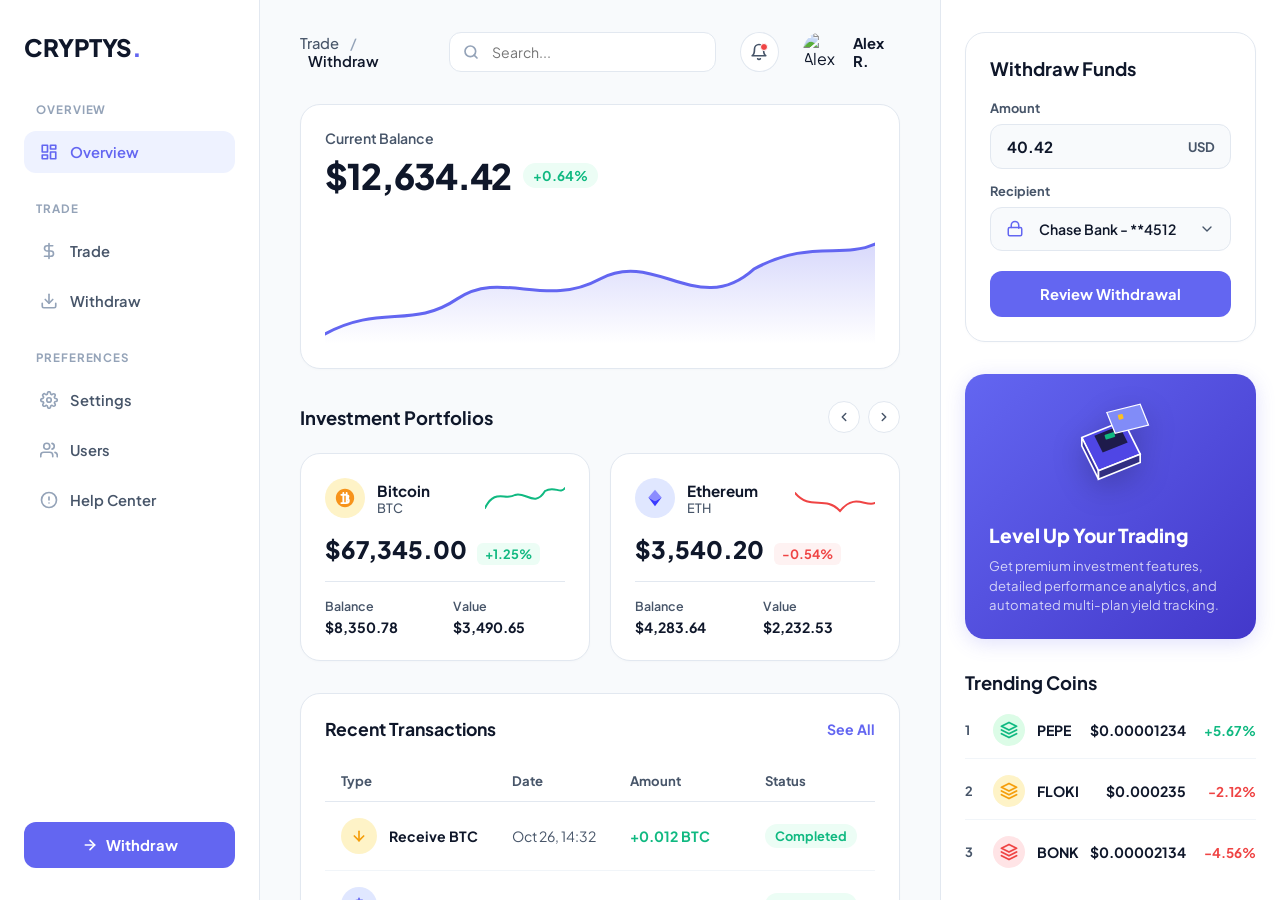
==== client/dashboard.html @ c615217d "refactor: migrate client-side assets and dashboard structure to dedicated directory" ====
<!DOCTYPE html>
<html lang="en">
<head>
  <meta charset="UTF-8">
  <meta name="viewport" content="width=device-width, initial-scale=1.0">
  <meta name="description" content="Manage your CRYPTYS portfolio, track earnings, select high-yield investment plans, and withdraw your funds instantly.">
  <title>CRYPTYS | Portfolio Dashboard</title>
  <!-- Google Fonts: Plus Jakarta Sans -->
  <link rel="preconnect" href="https://fonts.googleapis.com">
  <link rel="preconnect" href="https://fonts.gstatic.com" crossorigin>
  <link href="https://fonts.googleapis.com/css2?family=Plus+Jakarta+Sans:wght@400;500;600;700;800&display=swap" rel="stylesheet">
  <link rel="stylesheet" href="dashboard.css">
</head>
<body>

  <div class="dashboard-layout" id="dashboard-main-grid">
    
    <!-- ==========================================
         1. Left Sidebar
         ========================================== -->
    <aside class="sidebar" id="sidebar-panel">
      <div class="sidebar-logo">CRYPTYS<span>.</span></div>
      
      <nav class="sidebar-menu">
        <!-- Overview Group -->
        <div class="menu-category">
          <div class="menu-cat-title">Overview</div>
          <a href="#" class="menu-item active" id="menu-overview">
            <svg width="18" height="18" viewBox="0 0 24 24" fill="none" stroke="currentColor" stroke-width="2.2" stroke-linecap="round" stroke-linejoin="round">
              <rect x="3" y="3" width="7" height="9"/>
              <rect x="14" y="3" width="7" height="5"/>
              <rect x="14" y="12" width="7" height="9"/>
              <rect x="3" y="16" width="7" height="5"/>
            </svg>
            <span>Overview</span>
          </a>
        </div>
        
        <!-- Trade Group -->
        <div class="menu-category">
          <div class="menu-cat-title">Trade</div>
          <a href="#" class="menu-item" id="menu-trade">
            <svg width="18" height="18" viewBox="0 0 24 24" fill="none" stroke="currentColor" stroke-width="2.2" stroke-linecap="round" stroke-linejoin="round">
              <path d="M12 2v20M17 5H9.5a3.5 3.5 0 0 0 0 7h5a3.5 3.5 0 0 1 0 7H6"/>
            </svg>
            <span>Trade</span>
          </a>
          <a href="#" class="menu-item" id="menu-withdraw">
            <svg width="18" height="18" viewBox="0 0 24 24" fill="none" stroke="currentColor" stroke-width="2.2" stroke-linecap="round" stroke-linejoin="round">
              <path d="M21 15v4a2 2 0 0 1-2 2H5a2 2 0 0 1-2-2v-4"/>
              <polyline points="7 10 12 15 17 10"/>
              <line x1="12" y1="15" x2="12" y2="3"/>
            </svg>
            <span>Withdraw</span>
          </a>
        </div>
        
        <!-- Preferences Group -->
        <div class="menu-category">
          <div class="menu-cat-title">Preferences</div>
          <a href="#" class="menu-item" id="menu-settings">
            <svg width="18" height="18" viewBox="0 0 24 24" fill="none" stroke="currentColor" stroke-width="2.2" stroke-linecap="round" stroke-linejoin="round">
              <circle cx="12" cy="12" r="3"/>
              <path d="M19.4 15a1.65 1.65 0 0 0 .33 1.82l.06.06a2 2 0 1 1-2.83 2.83l-.06-.06a1.65 1.65 0 0 0-1.82-.33 1.65 1.65 0 0 0-1 1.51V21a2 2 0 0 1-4 0v-.09A1.65 1.65 0 0 0 9 19.4a1.65 1.65 0 0 0-1.82.33l-.06.06a2 2 0 1 1-2.83-2.83l.06-.06a1.65 1.65 0 0 0 .33-1.82 1.65 1.65 0 0 0-1.51-1H3a2 2 0 0 1 0-4h.09A1.65 1.65 0 0 0 4.6 9a1.65 1.65 0 0 0-.33-1.82l-.06-.06a2 2 0 1 1 2.83-2.83l.06.06a1.65 1.65 0 0 0 1.82.33H9a1.65 1.65 0 0 0 1-1.51V3a2 2 0 0 1 4 0v.09a1.65 1.65 0 0 0 1 1.51 1.65 1.65 0 0 0 1.82-.33l.06-.06a2 2 0 1 1 2.83 2.83l-.06.06a1.65 1.65 0 0 0-.33 1.82V9a1.65 1.65 0 0 0 1.51 1H21a2 2 0 0 1 0 4h-.09a1.65 1.65 0 0 0-1.51 1z"/>
            </svg>
            <span>Settings</span>
          </a>
          <a href="#" class="menu-item" id="menu-users">
            <svg width="18" height="18" viewBox="0 0 24 24" fill="none" stroke="currentColor" stroke-width="2.2" stroke-linecap="round" stroke-linejoin="round">
              <path d="M17 21v-2a4 4 0 0 0-4-4H5a4 4 0 0 0-4 4v2"/>
              <circle cx="9" cy="7" r="4"/>
              <path d="M23 21v-2a4 4 0 0 0-3-3.87"/>
              <path d="M16 3.13a4 4 0 0 1 0 7.75"/>
            </svg>
            <span>Users</span>
          </a>
          <a href="#" class="menu-item" id="menu-config">
            <svg width="18" height="18" viewBox="0 0 24 24" fill="none" stroke="currentColor" stroke-width="2.2" stroke-linecap="round" stroke-linejoin="round">
              <circle cx="12" cy="12" r="10"/>
              <line x1="12" y1="8" x2="12" y2="12"/>
              <line x1="12" y1="16" x2="12.01" y2="16"/>
            </svg>
            <span>Help Center</span>
          </a>
        </div>
      </nav>
      
      <div class="sidebar-footer">
        <button class="sidebar-btn-withdraw" onclick="alert('Withdraw request initiated.');">
          <svg width="16" height="16" viewBox="0 0 24 24" fill="none" stroke="currentColor" stroke-width="2.5" stroke-linecap="round" stroke-linejoin="round">
            <line x1="5" y1="12" x2="19" y2="12"/>
            <polyline points="12 5 19 12 12 19"/>
          </svg>
          <span>Withdraw</span>
        </button>
      </div>
    </aside>
    
    <!-- ==========================================
         2. Center Main Panel
         ========================================== -->
    <main class="main-content" id="center-main-content">
      
      <!-- Top Header Bar -->
      <header class="main-header" id="dashboard-header">
        <div class="breadcrumbs">
          Trade <span class="crumb-separator">/</span> <span class="current">Withdraw</span>
        </div>
        
        <div class="header-right">
          <!-- Search Bar -->
          <div class="search-container">
            <svg class="search-icon" width="16" height="16" viewBox="0 0 24 24" fill="none" stroke="currentColor" stroke-width="2.5" stroke-linecap="round" stroke-linejoin="round">
              <circle cx="11" cy="11" r="8"/>
              <line x1="21" y1="21" x2="16.65" y2="16.65"/>
            </svg>
            <input type="text" placeholder="Search..." class="search-input">
          </div>
          
          <!-- Notification Bell -->
          <div class="notification-bell" id="btn-notifications">
            <svg width="18" height="18" viewBox="0 0 24 24" fill="none" stroke="currentColor" stroke-width="2.2" stroke-linecap="round" stroke-linejoin="round">
              <path d="M18 8A6 6 0 0 0 6 8c0 7-3 9-3 9h18s-3-2-3-9"/>
              <path d="M13.73 21a2 2 0 0 1-3.46 0"/>
            </svg>
            <div class="bell-dot"></div>
          </div>
          
          <!-- User Profile -->
          <div class="profile-avatar">
            <img src="https://images.unsplash.com/photo-1507003211169-0a1dd7228f2d?auto=format&fit=crop&w=100&h=100&q=80" alt="Alex R." class="avatar-img">
            <span class="profile-name">Alex R.</span>
          </div>
        </div>
      </header>
      
      <!-- Current Balance Widget -->
      <section class="balance-card" id="widget-balance">
        <div class="balance-header">
          <span class="balance-title">Current Balance</span>
          <div class="balance-amount-group">
            <h2 class="balance-amount">$5,723.18</h2>
            <span class="balance-trend">+2.4%</span>
          </div>
        </div>
        
        <!-- balance sparkline -->
        <div class="balance-chart-container">
          <svg viewBox="0 0 500 120" preserveAspectRatio="none" style="width: 100%; height: 100%; display: block;">
            <defs>
              <linearGradient id="balance-chart-grad" x1="0" y1="0" x2="0" y2="1">
                <stop offset="0%" stop-color="#6366f1" stop-opacity="0.25"/>
                <stop offset="100%" stop-color="#6366f1" stop-opacity="0"/>
              </linearGradient>
            </defs>
            <!-- Area under path -->
            <path d="M 0 110 C 50 80, 80 105, 120 75 C 160 45, 200 85, 250 55 C 300 25, 340 95, 390 45 C 440 15, 470 35, 500 20 L 500 120 L 0 120 Z" fill="url(#balance-chart-grad)" />
            <!-- Line path -->
            <path d="M 0 110 C 50 80, 80 105, 120 75 C 160 45, 200 85, 250 55 C 300 25, 340 95, 390 45 C 440 15, 470 35, 500 20" stroke="#6366f1" stroke-width="3" fill="none" stroke-linecap="round" />
          </svg>
        </div>
      </section>
      
      <!-- Investment Portfolios Section -->
      <section class="portfolios-section" id="widget-portfolios">
        <div class="section-header">
          <h3 class="section-title">Investment Portfolios</h3>
          <div class="slider-controls">
            <button class="slider-arrow" id="btn-slide-left" aria-label="Previous">
              <svg width="14" height="14" viewBox="0 0 24 24" fill="none" stroke="currentColor" stroke-width="2.5" stroke-linecap="round" stroke-linejoin="round">
                <polyline points="15 18 9 12 15 6"/>
              </svg>
            </button>
            <button class="slider-arrow" id="btn-slide-right" aria-label="Next">
              <svg width="14" height="14" viewBox="0 0 24 24" fill="none" stroke="currentColor" stroke-width="2.5" stroke-linecap="round" stroke-linejoin="round">
                <polyline points="9 18 15 12 9 6"/>
              </svg>
            </button>
          </div>
        </div>
        
        <div class="portfolio-cards-container">
          <!-- BTC Card -->
          <div class="portfolio-card" id="card-btc">
            <div class="port-card-top">
              <div class="coin-info">
                <div class="coin-logo-bg btc">
                  <svg width="22" height="22" viewBox="0 0 24 24" fill="none" xmlns="http://www.w3.org/2000/svg">
                    <path d="M12 2C6.48 2 2 6.48 2 12s4.48 10 10 10 10-4.48 10-10S17.52 2 12 2Z" fill="#F7931A"/>
                    <path d="M10.2 6.5V17.5M13.8 6.5V17.5M8 8.5H13.2C14.8 8.5 15.8 9.3 15.8 10.5C15.8 11.5 15 12.2 13.8 12.5C15.2 12.8 16.2 13.6 16.2 15C16.2 16.3 15 17.5 13.2 17.5H8" stroke="white" stroke-width="2" stroke-linecap="round" stroke-linejoin="round"/>
                  </svg>
                </div>
                <div class="coin-name-code">
                  <span class="coin-name">Bitcoin</span>
                  <span class="coin-code">BTC</span>
                </div>
              </div>
              
              <!-- Mini Sparkline -->
              <svg class="port-sparkline" viewBox="0 0 80 30">
                <path d="M 0 25 C 10 5, 20 18, 30 12 C 40 8, 50 25, 60 8 C 70 2, 75 12, 80 5" stroke="#10b981" stroke-width="2" fill="none" stroke-linecap="round" />
              </svg>
            </div>
            
            <div class="port-card-mid">
              <span class="port-value">$28,150.40</span>
              <span class="port-change-tag positive">+1.1%</span>
            </div>
            
            <div class="port-card-bottom">
              <div class="port-stat-group">
                <span class="port-stat-lbl">Balance</span>
                <span class="port-stat-val">0.124 BTC</span>
              </div>
              <div class="port-stat-group">
                <span class="port-stat-lbl">Value</span>
                <span class="port-stat-val">$3,490.65</span>
              </div>
            </div>
          </div>
          
          <!-- ETH Card -->
          <div class="portfolio-card" id="card-eth">
            <div class="port-card-top">
              <div class="coin-info">
                <div class="coin-logo-bg eth">
                  <svg width="20" height="20" viewBox="0 0 24 24" fill="none" xmlns="http://www.w3.org/2000/svg">
                    <path d="M12 2L4 11.5L12 16L20 11.5L12 2Z" fill="#8C8CFF"/>
                    <path d="M12 16L4 11.5L12 22L20 11.5L12 16Z" fill="#3B3BFF"/>
                  </svg>
                </div>
                <div class="coin-name-code">
                  <span class="coin-name">Ethereum</span>
                  <span class="coin-code">ETH</span>
                </div>
              </div>
              
              <!-- Mini Sparkline -->
              <svg class="port-sparkline" viewBox="0 0 80 30">
                <path d="M 0 10 C 15 28, 30 12, 45 28 C 60 10, 70 24, 80 20" stroke="#ef4444" stroke-width="2" fill="none" stroke-linecap="round" />
              </svg>
            </div>
            
            <div class="port-card-mid">
              <span class="port-value">$1,845.20</span>
              <span class="port-change-tag negative">-0.5%</span>
            </div>
            
            <div class="port-card-bottom">
              <div class="port-stat-group">
                <span class="port-stat-lbl">Balance</span>
                <span class="port-stat-val">1.21 ETH</span>
              </div>
              <div class="port-stat-group">
                <span class="port-stat-lbl">Value</span>
                <span class="port-stat-val">$2,232.53</span>
              </div>
            </div>
          </div>
        </div>
      </section>
      
      <!-- Recent Transactions Section -->
      <section class="transactions-section" id="widget-transactions">
        <div class="tx-header-row">
          <h3 class="tx-title">Recent Transactions</h3>
          <a href="#" class="tx-see-all">See All</a>
        </div>
        
        <table class="tx-table">
          <thead>
            <tr>
              <th>Type</th>
              <th>Date</th>
              <th>Amount</th>
              <th>Status</th>
            </tr>
          </thead>
          <tbody>
            <!-- Row 1 -->
            <tr>
              <td>
                <div class="tx-type-group">
                  <div class="tx-icon-bg receive">
                    <svg width="16" height="16" viewBox="0 0 24 24" fill="none" stroke="currentColor" stroke-width="2.5" stroke-linecap="round" stroke-linejoin="round">
                      <line x1="12" y1="5" x2="12" y2="19"/>
                      <polyline points="19 12 12 19 5 12"/>
                    </svg>
                  </div>
                  <span class="tx-type-name">Receive BTC</span>
                </div>
              </td>
              <td><span class="tx-date">Oct 26, 14:32</span></td>
              <td><span class="tx-amount positive">+0.012 BTC</span></td>
              <td><span class="tx-status-pill completed">Completed</span></td>
            </tr>
            
            <!-- Row 2 -->
            <tr>
              <td>
                <div class="tx-type-group">
                  <div class="tx-icon-bg buy">
                    <svg width="16" height="16" viewBox="0 0 24 24" fill="none" stroke="currentColor" stroke-width="2.5" stroke-linecap="round" stroke-linejoin="round">
                      <path d="M12 2v20M17 5H9.5a3.5 3.5 0 0 0 0 7h5a3.5 3.5 0 0 1 0 7H6"/>
                    </svg>
                  </div>
                  <span class="tx-type-name">Buy ETH</span>
                </div>
              </td>
              <td><span class="tx-date">Oct 26, 14:32</span></td>
              <td><span class="tx-amount positive">+1.0 ETH</span></td>
              <td><span class="tx-status-pill completed">Completed</span></td>
            </tr>
            
            <!-- Row 3 -->
            <tr>
              <td>
                <div class="tx-type-group">
                  <div class="tx-icon-bg send">
                    <svg width="16" height="16" viewBox="0 0 24 24" fill="none" stroke="currentColor" stroke-width="2.5" stroke-linecap="round" stroke-linejoin="round">
                      <line x1="12" y1="19" x2="12" y2="5"/>
                      <polyline points="5 12 12 5 19 12"/>
                    </svg>
                  </div>
                  <span class="tx-type-name">Send USDT</span>
                </div>
              </td>
              <td><span class="tx-date">Oct 26, 14:32</span></td>
              <td><span class="tx-amount">-500.00 USDT</span></td>
              <td><span class="tx-status-pill completed">Completed</span></td>
            </tr>
          </tbody>
        </table>
      </section>
      
    </main>
    
    <!-- ==========================================
         3. Right Side Panel
         ========================================== -->
    <aside class="right-panel" id="right-utility-panel">
      
      <!-- Withdraw Funds Card -->
      <section class="withdraw-card" id="widget-withdraw-form">
        <h3 class="withdraw-title">Withdraw Funds</h3>
        
        <form class="withdraw-form" onsubmit="event.preventDefault(); alert('Withdrawal request submitted.');">
          <div class="form-group">
            <label class="form-lbl">Amount</label>
            <div class="input-container">
              <input type="text" value="40.42" class="form-input">
              <span class="input-currency">USD</span>
            </div>
          </div>
          
          <div class="form-group" style="margin-top: 14px; margin-bottom: 20px;">
            <label class="form-lbl">Recipient</label>
            <div class="dropdown-container">
              <svg class="dropdown-bank-icon" width="18" height="18" viewBox="0 0 24 24" fill="none" stroke="currentColor" stroke-width="2" stroke-linecap="round" stroke-linejoin="round">
                <rect x="3" y="10" width="18" height="11" rx="2" ry="2"/>
                <path d="M7 10V7a5 5 0 0 1 10 0v4"/>
              </svg>
              <select class="dropdown-select">
                <option value="chase">Chase Bank - **4512</option>
                <option value="boa">Bank of America - **7890</option>
                <option value="wells">Wells Fargo - **1234</option>
              </select>
              <svg class="dropdown-arrow-icon" width="16" height="16" viewBox="0 0 24 24" fill="none" stroke="currentColor" stroke-width="2" stroke-linecap="round" stroke-linejoin="round">
                <polyline points="6 9 12 15 18 9"/>
              </svg>
            </div>
          </div>
          
          <button type="submit" class="btn-review-withdraw">Review Withdrawal</button>
        </form>
      </section>
      
      <!-- Promo Banner Card -->
      <section class="promo-card" id="widget-promo-banner">
        <div class="promo-illustration-box">
          <!-- Isometric terminal illustration -->
          <svg width="100" height="100" viewBox="0 0 120 120" fill="none" xmlns="http://www.w3.org/2000/svg">
            <!-- Card terminal body -->
            <path d="M25 45 L75 25 L95 65 L45 85 Z" fill="#4f46e5" stroke="#ffffff" stroke-width="2"/>
            <path d="M25 45 L45 85 L45 95 L25 55 Z" fill="#3730a3" stroke="#ffffff" stroke-width="2"/>
            <path d="M45 85 L95 65 L95 75 L45 95 Z" fill="#312e81" stroke="#ffffff" stroke-width="2"/>
            
            <!-- Terminal Screen -->
            <path d="M40 43 L70 31 L80 51 L50 63 Z" fill="#1e1b4b"/>
            <rect x="52" y="42" width="12" height="6" fill="#10b981" rx="1" transform="rotate(-18 52 42)"/>
            
            <!-- Floating credit card -->
            <path d="M55 15 L95 5 L105 30 L65 40 Z" fill="#818cf8" stroke="#ffffff" stroke-width="1.5"/>
            <!-- Chip on card -->
            <rect x="68" y="18" width="6" height="6" fill="#fbbf24" rx="1" transform="rotate(-14 68 18)"/>
          </svg>
        </div>
        
        <div class="promo-content">
          <h4 class="promo-title">Level Up Your Trading</h4>
          <p class="promo-desc">Get premium investment features, detailed performance analytics, and automated multi-plan yield tracking.</p>
        </div>
      </section>
      
      <!-- Trending Coins Widget -->
      <section class="trending-card" id="widget-trending-list">
        <h3 class="trending-title">Trending Coins</h3>
        
        <div class="trending-list">
          <!-- Row 1: PEPE -->
          <div class="trending-row">
            <div class="trend-coin-info">
              <span class="trend-rank">1</span>
              <div class="trend-logo-bg pepe">
                <!-- PEPE frog silhouette or generic token coin -->
                <svg width="18" height="18" viewBox="0 0 24 24" fill="none" stroke="#10b981" stroke-width="2.5" stroke-linecap="round" stroke-linejoin="round">
                  <path d="M12 2L2 7l10 5 10-5-10-5zM2 17l10 5 10-5M2 12l10 5 10-5"/>
                </svg>
              </div>
              <span class="trend-coin-name">PEPE</span>
            </div>
            
            <div class="trend-price-group">
              <span class="trend-price">$20.50</span>
              <span class="trend-pct positive">+1.1%</span>
            </div>
          </div>
          
          <!-- Row 2: FLOKI -->
          <div class="trending-row">
            <div class="trend-coin-info">
              <span class="trend-rank">2</span>
              <div class="trend-logo-bg floki">
                <svg width="18" height="18" viewBox="0 0 24 24" fill="none" stroke="#f59e0b" stroke-width="2.5" stroke-linecap="round" stroke-linejoin="round">
                  <path d="M12 2L2 7l10 5 10-5-10-5zM2 17l10 5 10-5M2 12l10 5 10-5"/>
                </svg>
              </div>
              <span class="trend-coin-name">FLOKI</span>
            </div>
            
            <div class="trend-price-group">
              <span class="trend-price">$1.001</span>
              <span class="trend-pct negative">-0.5%</span>
            </div>
          </div>
          
          <!-- Row 3: BONK -->
          <div class="trending-row">
            <div class="trend-coin-info">
              <span class="trend-rank">3</span>
              <div class="trend-logo-bg bonk">
                <svg width="18" height="18" viewBox="0 0 24 24" fill="none" stroke="#ef4444" stroke-width="2.5" stroke-linecap="round" stroke-linejoin="round">
                  <path d="M12 2L2 7l10 5 10-5-10-5zM2 17l10 5 10-5M2 12l10 5 10-5"/>
                </svg>
              </div>
              <span class="trend-coin-name">BONK</span>
            </div>
            
            <div class="trend-price-group">
              <span class="trend-price">$0.36</span>
              <span class="trend-pct negative">-2.5%</span>
            </div>
          </div>
        </div>
      </section>
      
    </aside>
    
  </div>

  <script>
    async function fetchPrices() {
      function updateUI(data) {
        try {
          // Holdings
          const btcQty = 0.124;
          const ethQty = 1.21;
          
          const btcPrice = data.bitcoin.usd;
          const ethPrice = data.ethereum.usd;
          
          const btcValue = btcQty * btcPrice;
          const ethValue = ethQty * ethPrice;
          
          const totalBalance = btcValue + ethValue;
          
          // Calculate weighted portfolio change
          const btcChange = data.bitcoin.usd_24h_change || 0;
          const ethChange = data.ethereum.usd_24h_change || 0;
          const totalWeight = btcValue + ethValue;
          const weightedChange = totalWeight > 0 ? (((btcValue * btcChange) + (ethValue * ethChange)) / totalWeight) : 0;
          
          // Update UI - Current Balance
          document.querySelector('.balance-amount').textContent = '$' + totalBalance.toLocaleString('en-US', { minimumFractionDigits: 2, maximumFractionDigits: 2 });
          
          const balanceTrend = document.querySelector('.balance-trend');
          balanceTrend.textContent = (weightedChange >= 0 ? '+' : '') + weightedChange.toFixed(2) + '%';
          if (weightedChange >= 0) {
            balanceTrend.style.color = 'var(--db-clr-green)';
            balanceTrend.style.backgroundColor = 'var(--db-clr-green-light)';
          } else {
            balanceTrend.style.color = 'var(--db-clr-red)';
            balanceTrend.style.backgroundColor = 'var(--db-clr-red-light)';
          }
          
          // Update UI - BTC Card
          document.querySelector('#card-btc .port-value').textContent = '$' + btcPrice.toLocaleString('en-US', { minimumFractionDigits: 2, maximumFractionDigits: 2 });
          document.querySelector('#card-btc .port-stat-val').textContent = '$' + btcValue.toLocaleString('en-US', { minimumFractionDigits: 2, maximumFractionDigits: 2 });
          
          const btcChangeTag = document.querySelector('#card-btc .port-change-tag');
          btcChangeTag.textContent = (btcChange >= 0 ? '+' : '') + btcChange.toFixed(2) + '%';
          btcChangeTag.className = 'port-change-tag ' + (btcChange >= 0 ? 'positive' : 'negative');
          
          // Update UI - ETH Card
          document.querySelector('#card-eth .port-value').textContent = '$' + ethPrice.toLocaleString('en-US', { minimumFractionDigits: 2, maximumFractionDigits: 2 });
          document.querySelector('#card-eth .port-stat-val').textContent = '$' + ethValue.toLocaleString('en-US', { minimumFractionDigits: 2, maximumFractionDigits: 2 });
          
          const ethChangeTag = document.querySelector('#card-eth .port-change-tag');
          ethChangeTag.textContent = (ethChange >= 0 ? '+' : '') + ethChange.toFixed(2) + '%';
          ethChangeTag.className = 'port-change-tag ' + (ethChange >= 0 ? 'positive' : 'negative');
          
          // Update UI - Trending PEPE
          const pepePrice = data.pepe.usd;
          const pepeChange = data.pepe.usd_24h_change || 0;
          document.querySelector('#widget-trending-list .trending-row:nth-child(1) .trend-price').textContent = '$' + pepePrice.toLocaleString('en-US', { minimumFractionDigits: 6, maximumFractionDigits: 8 });
          const pepePct = document.querySelector('#widget-trending-list .trending-row:nth-child(1) .trend-pct');
          pepePct.textContent = (pepeChange >= 0 ? '+' : '') + pepeChange.toFixed(2) + '%';
          pepePct.className = 'trend-pct ' + (pepeChange >= 0 ? 'positive' : 'negative');
          
          // Update UI - Trending FLOKI
          const flokiPrice = data.floki.usd;
          const flokiChange = data.floki.usd_24h_change || 0;
          document.querySelector('#widget-trending-list .trending-row:nth-child(2) .trend-price').textContent = '$' + flokiPrice.toLocaleString('en-US', { minimumFractionDigits: 5, maximumFractionDigits: 6 });
          const flokiPct = document.querySelector('#widget-trending-list .trending-row:nth-child(2) .trend-pct');
          flokiPct.textContent = (flokiChange >= 0 ? '+' : '') + flokiChange.toFixed(2) + '%';
          flokiPct.className = 'trend-pct ' + (flokiChange >= 0 ? 'positive' : 'negative');
          
          // Update UI - Trending BONK
          const bonkPrice = data.bonk.usd;
          const bonkChange = data.bonk.usd_24h_change || 0;
          document.querySelector('#widget-trending-list .trending-row:nth-child(3) .trend-price').textContent = '$' + bonkPrice.toLocaleString('en-US', { minimumFractionDigits: 6, maximumFractionDigits: 8 });
          const bonkPct = document.querySelector('#widget-trending-list .trending-row:nth-child(3) .trend-pct');
          bonkPct.textContent = (bonkChange >= 0 ? '+' : '') + bonkChange.toFixed(2) + '%';
          bonkPct.className = 'trend-pct ' + (bonkChange >= 0 ? 'positive' : 'negative');
          
        } catch (uiErr) {
          console.error('Error updating UI with price data:', uiErr);
        }
      }

      const data = {};
      
      try {
        // "Backend PHP Proxy": Fetch prices through our local PHP server to bypass browser Adblockers/Firewalls!
        const res = await fetch('../server/proxy.php');
        
        if (res.ok) {
          const json = await res.json();
          
          // Check if our PHP script threw an internal error
          if (json.proxy_error) {
             throw new Error("PHP cURL Error: " + json.message);
          }
          
          if (typeof json !== 'object' || json === null) {
             throw new Error("Data from PHP is not a valid JSON object.");
          }

          // CoinGecko perfectly matches our coin IDs
          Object.keys(json).forEach(key => {
            if (json[key] && json[key].usd !== undefined) {
              data[key] = {
                usd: parseFloat(json[key].usd),
                usd_24h_change: parseFloat(json[key].usd_24h_change || 0)
              };
            }
          });
          
          // Clear the debug banner if it succeeds!
          const banner = document.getElementById('debug-banner');
          if(banner) banner.remove();
          
        } else {
          console.warn('Local Proxy returned status:', res.status);
          throw new Error(`Local Server Status ${res.status}`);
        }
      } catch (e) {
        console.warn('Failed to fetch from PHP Proxy:', e.message);
      }
      
      // Fallbacks in case any specific coin fails to fetch
      const fallbacks = {
        bitcoin: { usd: 67345.0, usd_24h_change: 1.25 },
        ethereum: { usd: 3540.2, usd_24h_change: -0.54 },
        pepe: { usd: 0.00001234, usd_24h_change: 5.67 },
        floki: { usd: 0.0002345, usd_24h_change: -2.12 },
        bonk: { usd: 0.00002134, usd_24h_change: -4.56 }
      };

      // Merge the successfully fetched live data with the fallbacks
      const finalData = {
        bitcoin: data.bitcoin || fallbacks.bitcoin,
        ethereum: data.ethereum || fallbacks.ethereum,
        pepe: data.pepe || fallbacks.pepe,
        floki: data.floki || fallbacks.floki,
        bonk: data.bonk || fallbacks.bonk
      };

      updateUI(finalData);
    }
    
    document.addEventListener('DOMContentLoaded', () => {
      fetchPrices();
      // Auto-refresh every 30 seconds
      setInterval(fetchPrices, 30000);
    });
  </script>
</body>
</html>
---- client/dashboard.css ----
/* ==========================================================================
   CRYPTYS Dashboard Stylesheet
   ========================================================================== */

/* Design Tokens & Theme Variables */
:root {
  --db-bg-canvas: #f8fafc;
  --db-bg-panel: #ffffff;
  --db-border-color: #e2e8f0;
  
  --db-text-primary: #0f172a;
  --db-text-secondary: #475569;
  --db-text-muted: #94a3b8;
  
  --db-clr-purple: #6366f1;
  --db-clr-purple-hover: #4f46e5;
  --db-clr-purple-light: #eef2ff;
  
  --db-clr-green: #10b981;
  --db-clr-green-light: #ecfdf5;
  --db-clr-red: #ef4444;
  --db-clr-red-light: #fef2f2;
  
  --db-radius-lg: 20px;
  --db-radius-md: 12px;
  --db-radius-sm: 8px;
  
  --db-transition: all 0.25s cubic-bezier(0.4, 0, 0.2, 1);
  --db-font: 'Plus Jakarta Sans', sans-serif;
}

/* Reset & Base Styles */
* {
  margin: 0;
  padding: 0;
  box-sizing: border-box;
}

body {
  font-family: var(--db-font);
  background-color: var(--db-bg-canvas);
  color: var(--db-text-primary);
  min-height: 100vh;
  overflow-x: hidden;
}

a {
  text-decoration: none;
  color: inherit;
}

button, input, select {
  font-family: inherit;
  outline: none;
}

/* Layout Grid */
.dashboard-layout {
  display: grid;
  grid-template-columns: 260px 1fr 340px;
  min-height: 100vh;
  width: 100%;
}

/* ==========================================================================
   Left Sidebar Navigation
   ========================================================================== */
.sidebar {
  background-color: var(--db-bg-panel);
  border-right: 1px solid var(--db-border-color);
  padding: 32px 24px;
  display: flex;
  flex-direction: column;
  height: 100vh;
  position: sticky;
  top: 0;
}

.sidebar-logo {
  font-size: 1.5rem;
  font-weight: 800;
  color: var(--db-text-primary);
  letter-spacing: -0.02em;
  margin-bottom: 40px;
  display: flex;
  align-items: center;
}

.sidebar-logo span {
  color: var(--db-clr-purple);
}

.sidebar-menu {
  display: flex;
  flex-direction: column;
  gap: 28px;
  flex: 1;
}

.menu-category {
  display: flex;
  flex-direction: column;
  gap: 8px;
}

.menu-cat-title {
  font-size: 0.72rem;
  font-weight: 700;
  color: var(--db-text-muted);
  text-transform: uppercase;
  letter-spacing: 0.08em;
  margin-bottom: 6px;
  padding-left: 12px;
}

.menu-item {
  display: flex;
  align-items: center;
  gap: 12px;
  padding: 12px 16px;
  font-size: 0.92rem;
  font-weight: 600;
  color: var(--db-text-secondary);
  border-radius: var(--db-radius-md);
  transition: var(--db-transition);
}

.menu-item svg {
  color: var(--db-text-muted);
  transition: var(--db-transition);
}

.menu-item:hover {
  background-color: #f1f5f9;
  color: var(--db-text-primary);
}

.menu-item:hover svg {
  color: var(--db-text-primary);
}

.menu-item.active {
  background-color: var(--db-clr-purple-light);
  color: var(--db-clr-purple);
}

.menu-item.active svg {
  color: var(--db-clr-purple);
}

.sidebar-footer {
  margin-top: auto;
  padding-top: 20px;
}

.sidebar-btn-withdraw {
  display: flex;
  align-items: center;
  justify-content: center;
  gap: 8px;
  width: 100%;
  padding: 14px;
  background-color: var(--db-clr-purple);
  color: #ffffff;
  font-weight: 700;
  font-size: 0.92rem;
  border: none;
  border-radius: var(--db-radius-md);
  cursor: pointer;
  transition: var(--db-transition);
}

.sidebar-btn-withdraw:hover {
  background-color: var(--db-clr-purple-hover);
  box-shadow: 0 4px 12px rgba(99, 102, 241, 0.25);
}

/* ==========================================================================
   Center Panel (Main Area)
   ========================================================================== */
.main-content {
  padding: 32px 40px;
  display: flex;
  flex-direction: column;
  gap: 32px;
  overflow-y: auto;
  max-height: 100vh;
}

/* Top Header Bar */
.main-header {
  display: flex;
  justify-content: space-between;
  align-items: center;
}

.breadcrumbs {
  font-size: 0.92rem;
  font-weight: 500;
  color: var(--db-text-secondary);
}

.breadcrumbs span {
  color: var(--db-text-muted);
  margin: 0 8px;
}

.breadcrumbs .current {
  color: var(--db-text-primary);
  font-weight: 600;
}

.header-right {
  display: flex;
  align-items: center;
  gap: 24px;
}

.search-container {
  position: relative;
  width: 280px;
}

.search-input {
  width: 100%;
  padding: 10px 16px 10px 42px;
  background-color: var(--db-bg-panel);
  border: 1px solid var(--db-border-color);
  border-radius: var(--db-radius-md);
  font-size: 0.88rem;
  color: var(--db-text-primary);
  transition: var(--db-transition);
}

.search-input:focus {
  border-color: var(--db-clr-purple);
  box-shadow: 0 0 0 3px rgba(99, 102, 241, 0.1);
}

.search-icon {
  position: absolute;
  left: 14px;
  top: 50%;
  transform: translateY(-50%);
  color: var(--db-text-muted);
  pointer-events: none;
}

.notification-bell {
  display: flex;
  align-items: center;
  justify-content: center;
  width: 40px;
  height: 40px;
  background-color: var(--db-bg-panel);
  border: 1px solid var(--db-border-color);
  border-radius: 50%;
  color: var(--db-text-secondary);
  cursor: pointer;
  position: relative;
  transition: var(--db-transition);
}

.notification-bell:hover {
  background-color: #f1f5f9;
}

.bell-dot {
  position: absolute;
  top: 10px;
  right: 10px;
  width: 8px;
  height: 8px;
  background-color: var(--db-clr-red);
  border-radius: 50%;
  border: 1.5px solid var(--db-bg-panel);
}

.profile-avatar {
  display: flex;
  align-items: center;
  gap: 12px;
}

.avatar-img {
  width: 40px;
  height: 40px;
  border-radius: 50%;
  object-fit: cover;
}

.profile-name {
  font-size: 0.92rem;
  font-weight: 700;
  color: var(--db-text-primary);
}

/* Current Balance Widget */
.balance-card {
  background-color: var(--db-bg-panel);
  border: 1px solid var(--db-border-color);
  border-radius: var(--db-radius-lg);
  padding: 24px;
  display: flex;
  flex-direction: column;
  gap: 16px;
  position: relative;
  overflow: hidden;
  box-shadow: 0 1px 3px rgba(0, 0, 0, 0.02);
  flex-shrink: 0;
}

.balance-header {
  display: flex;
  flex-direction: column;
  gap: 6px;
}

.balance-title {
  font-size: 0.88rem;
  font-weight: 600;
  color: var(--db-text-secondary);
}

.balance-amount-group {
  display: flex;
  align-items: center;
  gap: 12px;
}

.balance-amount {
  font-size: 2.2rem;
  font-weight: 800;
  color: var(--db-text-primary);
  letter-spacing: -0.03em;
}

.balance-trend {
  font-size: 0.84rem;
  font-weight: 700;
  color: var(--db-clr-green);
  background-color: var(--db-clr-green-light);
  padding: 4px 10px;
  border-radius: 30px;
}

.balance-chart-container {
  width: 100%;
  height: 120px;
  margin-top: 10px;
}

/* Investment Portfolios Slider Widget */
.portfolios-section {
  display: flex;
  flex-direction: column;
  gap: 20px;
}

.section-header {
  display: flex;
  justify-content: space-between;
  align-items: center;
}

.section-title {
  font-size: 1.15rem;
  font-weight: 700;
  color: var(--db-text-primary);
}

.slider-controls {
  display: flex;
  gap: 8px;
}

.slider-arrow {
  display: flex;
  align-items: center;
  justify-content: center;
  width: 32px;
  height: 32px;
  background-color: var(--db-bg-panel);
  border: 1px solid var(--db-border-color);
  border-radius: 50%;
  color: var(--db-text-secondary);
  cursor: pointer;
  transition: var(--db-transition);
}

.slider-arrow:hover {
  background-color: #f1f5f9;
}

.portfolio-cards-container {
  display: grid;
  grid-template-columns: repeat(2, 1fr);
  gap: 20px;
}

.portfolio-card {
  background-color: var(--db-bg-panel);
  border: 1px solid var(--db-border-color);
  border-radius: var(--db-radius-lg);
  padding: 24px;
  display: flex;
  flex-direction: column;
  gap: 16px;
  box-shadow: 0 1px 3px rgba(0, 0, 0, 0.02);
}

.port-card-top {
  display: flex;
  justify-content: space-between;
  align-items: center;
}

.coin-info {
  display: flex;
  align-items: center;
  gap: 12px;
}

.coin-logo-bg {
  width: 40px;
  height: 40px;
  border-radius: 50%;
  display: flex;
  align-items: center;
  justify-content: center;
}

.coin-logo-bg.btc { background-color: #fef3c7; }
.coin-logo-bg.eth { background-color: #e0e7ff; }

.coin-name-code {
  display: flex;
  flex-direction: column;
}

.coin-name {
  font-size: 0.95rem;
  font-weight: 700;
  color: var(--db-text-primary);
}

.coin-code {
  font-size: 0.8rem;
  font-weight: 500;
  color: var(--db-text-secondary);
}

.port-sparkline {
  width: 80px;
  height: 30px;
}

.port-card-mid {
  display: flex;
  align-items: baseline;
  gap: 10px;
}

.port-value {
  font-size: 1.5rem;
  font-weight: 800;
  color: var(--db-text-primary);
}

.port-change-tag {
  font-size: 0.8rem;
  font-weight: 700;
  padding: 3px 8px;
  border-radius: 6px;
}

.port-change-tag.positive {
  color: var(--db-clr-green);
  background-color: var(--db-clr-green-light);
}

.port-change-tag.negative {
  color: var(--db-clr-red);
  background-color: var(--db-clr-red-light);
}

.port-card-bottom {
  display: grid;
  grid-template-columns: repeat(2, 1fr);
  gap: 16px;
  border-top: 1px solid var(--db-border-color);
  padding-top: 16px;
}

.port-stat-group {
  display: flex;
  flex-direction: column;
  gap: 4px;
}

.port-stat-lbl {
  font-size: 0.78rem;
  font-weight: 600;
  color: var(--db-text-secondary);
}

.port-stat-val {
  font-size: 0.88rem;
  font-weight: 700;
  color: var(--db-text-primary);
}

/* Recent Transactions Widget */
.transactions-section {
  background-color: var(--db-bg-panel);
  border: 1px solid var(--db-border-color);
  border-radius: var(--db-radius-lg);
  padding: 24px;
  box-shadow: 0 1px 3px rgba(0, 0, 0, 0.02);
}

.tx-header-row {
  display: flex;
  justify-content: space-between;
  align-items: center;
  margin-bottom: 20px;
}

.tx-title {
  font-size: 1.1rem;
  font-weight: 700;
  color: var(--db-text-primary);
}

.tx-see-all {
  font-size: 0.88rem;
  font-weight: 700;
  color: var(--db-clr-purple);
  transition: var(--db-transition);
}

.tx-see-all:hover {
  color: var(--db-clr-purple-hover);
}

.tx-table {
  width: 100%;
  border-collapse: collapse;
}

.tx-table th {
  text-align: left;
  font-size: 0.82rem;
  font-weight: 700;
  color: var(--db-text-secondary);
  padding: 12px 16px;
  border-bottom: 1px solid var(--db-border-color);
}

.tx-table td {
  font-size: 0.88rem;
  padding: 16px;
  border-bottom: 1px solid #f1f5f9;
  vertical-align: middle;
}

.tx-table tr:last-child td {
  border-bottom: none;
}

.tx-type-group {
  display: flex;
  align-items: center;
  gap: 12px;
}

.tx-icon-bg {
  width: 36px;
  height: 36px;
  border-radius: 50%;
  display: flex;
  align-items: center;
  justify-content: center;
  color: var(--db-clr-purple);
}

.tx-icon-bg.receive { background-color: #fef3c7; color: #f59e0b; }
.tx-icon-bg.buy { background-color: #e0e7ff; color: #6366f1; }
.tx-icon-bg.send { background-color: #d1fae5; color: #10b981; }

.tx-type-name {
  font-weight: 700;
  color: var(--db-text-primary);
}

.tx-date {
  color: var(--db-text-secondary);
}

.tx-amount {
  font-weight: 700;
  color: var(--db-text-primary);
}

.tx-amount.positive {
  color: var(--db-clr-green);
}

.tx-status-pill {
  display: inline-block;
  font-size: 0.8rem;
  font-weight: 700;
  padding: 4px 10px;
  border-radius: 30px;
}

.tx-status-pill.completed {
  color: var(--db-clr-green);
  background-color: var(--db-clr-green-light);
}

.tx-status-pill.pending {
  color: #f59e0b;
  background-color: #fffbeb;
}

/* ==========================================================================
   Right Panel (Utilities)
   ========================================================================== */
.right-panel {
  background-color: var(--db-bg-panel);
  border-left: 1px solid var(--db-border-color);
  padding: 32px 24px;
  display: flex;
  flex-direction: column;
  gap: 32px;
  overflow-y: auto;
  max-height: 100vh;
}

/* Withdraw Funds Card */
.withdraw-card {
  border: 1px solid var(--db-border-color);
  border-radius: var(--db-radius-lg);
  padding: 24px;
  display: flex;
  flex-direction: column;
  gap: 20px;
  box-shadow: 0 1px 3px rgba(0, 0, 0, 0.02);
}

.withdraw-title {
  font-size: 1.15rem;
  font-weight: 700;
  color: var(--db-text-primary);
}

.form-group {
  display: flex;
  flex-direction: column;
  gap: 8px;
}

.form-lbl {
  font-size: 0.8rem;
  font-weight: 700;
  color: var(--db-text-secondary);
}

.input-container {
  position: relative;
  display: flex;
  align-items: center;
}

.form-input {
  width: 100%;
  padding: 12px 60px 12px 16px;
  background-color: #f8fafc;
  border: 1px solid var(--db-border-color);
  border-radius: var(--db-radius-md);
  font-size: 0.95rem;
  font-weight: 700;
  color: var(--db-text-primary);
  transition: var(--db-transition);
}

.form-input:focus {
  background-color: #ffffff;
  border-color: var(--db-clr-purple);
  box-shadow: 0 0 0 3px rgba(99, 102, 241, 0.1);
}

.input-currency {
  position: absolute;
  right: 16px;
  font-size: 0.82rem;
  font-weight: 700;
  color: var(--db-text-secondary);
}

.dropdown-container {
  position: relative;
  width: 100%;
}

.dropdown-select {
  width: 100%;
  appearance: none;
  padding: 12px 40px 12px 48px;
  background-color: #f8fafc;
  border: 1px solid var(--db-border-color);
  border-radius: var(--db-radius-md);
  font-size: 0.88rem;
  font-weight: 600;
  color: var(--db-text-primary);
  cursor: pointer;
  transition: var(--db-transition);
}

.dropdown-select:focus {
  background-color: #ffffff;
  border-color: var(--db-clr-purple);
}

.dropdown-bank-icon {
  position: absolute;
  left: 16px;
  top: 50%;
  transform: translateY(-50%);
  color: var(--db-clr-purple);
  pointer-events: none;
}

.dropdown-arrow-icon {
  position: absolute;
  right: 16px;
  top: 50%;
  transform: translateY(-50%);
  color: var(--db-text-secondary);
  pointer-events: none;
}

.btn-review-withdraw {
  width: 100%;
  padding: 14px;
  background-color: var(--db-clr-purple);
  color: #ffffff;
  font-weight: 700;
  font-size: 0.92rem;
  border: none;
  border-radius: var(--db-radius-md);
  cursor: pointer;
  transition: var(--db-transition);
}

.btn-review-withdraw:hover {
  background-color: var(--db-clr-purple-hover);
  box-shadow: 0 4px 12px rgba(99, 102, 241, 0.25);
}

/* Promo Banner Card */
.promo-card {
  background: linear-gradient(135deg, #6366f1 0%, #4338ca 100%);
  border-radius: var(--db-radius-lg);
  padding: 24px;
  color: #ffffff;
  display: flex;
  flex-direction: column;
  gap: 20px;
  position: relative;
  overflow: hidden;
  box-shadow: 0 4px 20px rgba(99, 102, 241, 0.2);
}

.promo-illustration-box {
  width: 100%;
  height: 120px;
  display: flex;
  align-items: center;
  justify-content: center;
  position: relative;
}

.promo-illustration-box svg {
  filter: drop-shadow(0 10px 15px rgba(0, 0, 0, 0.2));
}

.promo-content {
  display: flex;
  flex-direction: column;
  gap: 8px;
}

.promo-title {
  font-size: 1.2rem;
  font-weight: 800;
  line-height: 1.3;
}

.promo-desc {
  font-size: 0.82rem;
  color: rgba(255, 255, 255, 0.75);
  line-height: 1.5;
}

/* Trending Coins Card */
.trending-card {
  display: flex;
  flex-direction: column;
  gap: 20px;
}

.trending-title {
  font-size: 1.15rem;
  font-weight: 700;
  color: var(--db-text-primary);
}

.trending-list {
  display: flex;
  flex-direction: column;
  gap: 16px;
}

.trending-row {
  display: flex;
  justify-content: space-between;
  align-items: center;
  padding-bottom: 12px;
  border-bottom: 1px solid #f1f5f9;
}

.trending-row:last-child {
  border-bottom: none;
  padding-bottom: 0;
}

.trend-coin-info {
  display: flex;
  align-items: center;
  gap: 12px;
}

.trend-rank {
  font-size: 0.8rem;
  font-weight: 700;
  color: var(--db-text-secondary);
  width: 16px;
}

.trend-logo-bg {
  width: 32px;
  height: 32px;
  border-radius: 50%;
  display: flex;
  align-items: center;
  justify-content: center;
}

.trend-logo-bg.pepe { background-color: #dcfce7; }
.trend-logo-bg.floki { background-color: #fef3c7; }
.trend-logo-bg.bonk { background-color: #ffe4e6; }

.trend-coin-name {
  font-size: 0.88rem;
  font-weight: 700;
  color: var(--db-text-primary);
}

.trend-price-group {
  display: flex;
  align-items: center;
  gap: 16px;
  text-align: right;
}

.trend-price {
  font-size: 0.88rem;
  font-weight: 700;
  color: var(--db-text-primary);
}

.trend-pct {
  font-size: 0.84rem;
  font-weight: 700;
  width: 54px;
}

.trend-pct.positive { color: var(--db-clr-green); }
.trend-pct.negative { color: var(--db-clr-red); }

/* ==========================================================================
   Responsive Media Queries
   ========================================================================== */
@media (max-width: 1200px) {
  .dashboard-layout {
    grid-template-columns: 240px 1fr;
  }
  .right-panel {
    grid-column: span 2;
    border-left: none;
    border-top: 1px solid var(--db-border-color);
    flex-direction: row;
    flex-wrap: wrap;
    height: auto;
    max-height: none;
  }
  .withdraw-card, .promo-card, .trending-card {
    flex: 1;
    min-width: 280px;
  }
}

@media (max-width: 992px) {
  .portfolio-cards-container {
    grid-template-columns: 1fr;
  }
}

@media (max-width: 768px) {
  .dashboard-layout {
    grid-template-columns: 1fr;
  }
  .sidebar {
    display: none; /* In a real product we would toggle this with a burger menu */
  }
  .main-content {
    padding: 24px 16px;
  }
  .right-panel {
    grid-column: span 1;
    flex-direction: column;
    padding: 24px 16px;
  }
}
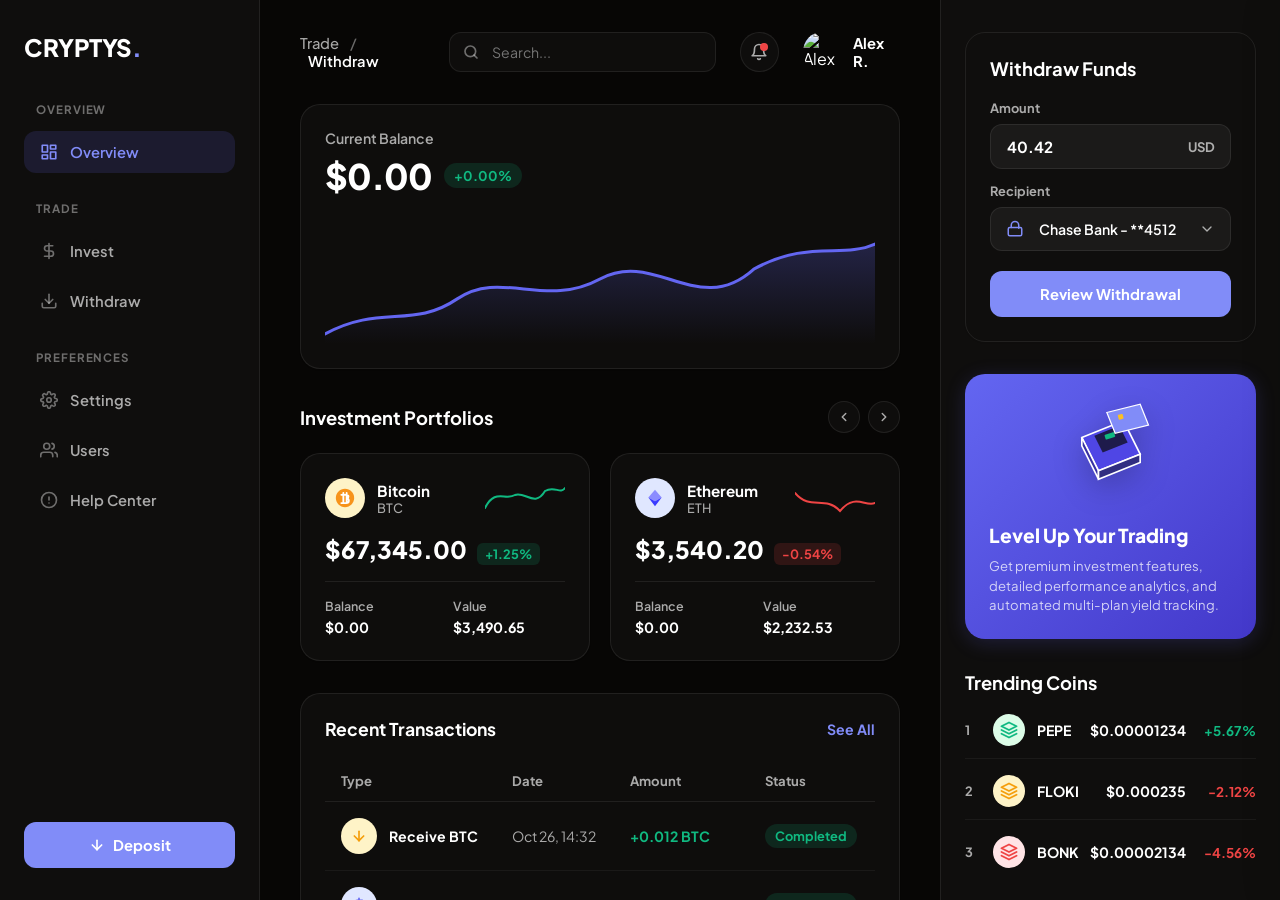
==== commit c52024cd: "feat: implement dynamic user balance tracking with a simulation deposit endpoint and backend API int" ====
--- a/client/dashboard.html
+++ b/client/dashboard.html
@@ -12,6 +12,12 @@
   <link rel="stylesheet" href="dashboard.css">
 </head>
 <body>
+  <script>
+    // Theme Check: Prevents flash of incorrect theme
+    if (localStorage.getItem('theme') === 'light') {
+      document.body.classList.add('light-mode');
+    }
+  </script>
 
   <div class="dashboard-layout" id="dashboard-main-grid">
     
@@ -25,7 +31,7 @@
         <!-- Overview Group -->
         <div class="menu-category">
           <div class="menu-cat-title">Overview</div>
-          <a href="#" class="menu-item active" id="menu-overview">
+          <a href="dashboard.html" class="menu-item active" id="menu-overview">
             <svg width="18" height="18" viewBox="0 0 24 24" fill="none" stroke="currentColor" stroke-width="2.2" stroke-linecap="round" stroke-linejoin="round">
               <rect x="3" y="3" width="7" height="9"/>
               <rect x="14" y="3" width="7" height="5"/>
@@ -39,11 +45,11 @@
         <!-- Trade Group -->
         <div class="menu-category">
           <div class="menu-cat-title">Trade</div>
-          <a href="#" class="menu-item" id="menu-trade">
+          <a href="invest.html" class="menu-item" id="menu-invest">
             <svg width="18" height="18" viewBox="0 0 24 24" fill="none" stroke="currentColor" stroke-width="2.2" stroke-linecap="round" stroke-linejoin="round">
               <path d="M12 2v20M17 5H9.5a3.5 3.5 0 0 0 0 7h5a3.5 3.5 0 0 1 0 7H6"/>
             </svg>
-            <span>Trade</span>
+            <span>Invest</span>
           </a>
           <a href="#" class="menu-item" id="menu-withdraw">
             <svg width="18" height="18" viewBox="0 0 24 24" fill="none" stroke="currentColor" stroke-width="2.2" stroke-linecap="round" stroke-linejoin="round">
@@ -86,12 +92,12 @@
       </nav>
       
       <div class="sidebar-footer">
-        <button class="sidebar-btn-withdraw" onclick="alert('Withdraw request initiated.');">
+        <button class="sidebar-btn-deposit" id="btn-open-deposit">
           <svg width="16" height="16" viewBox="0 0 24 24" fill="none" stroke="currentColor" stroke-width="2.5" stroke-linecap="round" stroke-linejoin="round">
-            <line x1="5" y1="12" x2="19" y2="12"/>
-            <polyline points="12 5 19 12 12 19"/>
+            <line x1="12" y1="5" x2="12" y2="19"/>
+            <polyline points="19 12 12 19 5 12"/>
           </svg>
-          <span>Withdraw</span>
+          <span>Deposit</span>
         </button>
       </div>
     </aside>
@@ -333,6 +339,7 @@
         </table>
       </section>
       
+
     </main>
     
     <!-- ==========================================
@@ -470,11 +477,11 @@
 
   <script>
     async function fetchPrices() {
-      function updateUI(data) {
+      function updateUI(data, balances) {
         try {
-          // Holdings
-          const btcQty = 0.124;
-          const ethQty = 1.21;
+          // Holdings from Database
+          const btcQty = balances.btc;
+          const ethQty = balances.eth;
           
           const btcPrice = data.bitcoin.usd;
           const ethPrice = data.ethereum.usd;
@@ -548,6 +555,21 @@
         }
       }
 
+      let userBalances = { btc: 0, eth: 0, usd: 0 };
+      try {
+        const userRes = await fetch('../server/api.php');
+        if (userRes.ok) {
+          const userData = await userRes.json();
+          if (userData.success && userData.data) {
+            userBalances.btc = userData.data.balance_btc || 0;
+            userBalances.eth = userData.data.balance_eth || 0;
+            userBalances.usd = userData.data.balance_usd || 0;
+          }
+        }
+      } catch (e) {
+        console.warn("Could not fetch user balances", e);
+      }
+
       const data = {};
       
       try {
@@ -606,7 +628,7 @@
         bonk: data.bonk || fallbacks.bonk
       };
 
-      updateUI(finalData);
+      updateUI(finalData, userBalances);
     }
     
     document.addEventListener('DOMContentLoaded', () => {
@@ -615,5 +637,246 @@
       setInterval(fetchPrices, 30000);
     });
   </script>
+  <!-- Settings Offcanvas Modal -->
+  <div class="offcanvas-overlay" id="settings-overlay"></div>
+  <div class="offcanvas-panel" id="settings-panel">
+    <div class="offcanvas-header">
+      <h4 class="offcanvas-title">Settings</h4>
+      <button class="btn-close-offcanvas" id="btn-close-settings">
+        <svg width="24" height="24" viewBox="0 0 24 24" fill="none" stroke="currentColor" stroke-width="2" stroke-linecap="round" stroke-linejoin="round">
+          <line x1="18" y1="6" x2="6" y2="18"></line>
+          <line x1="6" y1="6" x2="18" y2="18"></line>
+        </svg>
+      </button>
+    </div>
+    <div class="offcanvas-body">
+      <div class="settings-group">
+        <span class="settings-label">Appearance</span>
+        <div class="setting-item">
+          <span class="setting-item-text">Light Mode</span>
+          <label class="theme-switch">
+            <input type="checkbox" id="theme-toggle">
+            <span class="slider"></span>
+          </label>
+        </div>
+      </div>
+    </div>
+  </div>
+
+  <script>
+    // Offcanvas and Theme Toggle Logic
+    const settingsMenu = document.getElementById('menu-settings');
+    const settingsPanel = document.getElementById('settings-panel');
+    const settingsOverlay = document.getElementById('settings-overlay');
+    const btnCloseSettings = document.getElementById('btn-close-settings');
+    const themeToggle = document.getElementById('theme-toggle');
+
+    function openSettings() {
+      settingsPanel.classList.add('open');
+      settingsOverlay.classList.add('open');
+    }
+
+    function closeSettings() {
+      settingsPanel.classList.remove('open');
+      settingsOverlay.classList.remove('open');
+    }
+
+    settingsMenu.addEventListener('click', (e) => {
+      e.preventDefault();
+      openSettings();
+    });
+
+    btnCloseSettings.addEventListener('click', closeSettings);
+    settingsOverlay.addEventListener('click', closeSettings);
+
+    // Initialize toggle state based on localStorage
+    if (localStorage.getItem('theme') === 'light') {
+      themeToggle.checked = true;
+    }
+
+    themeToggle.addEventListener('change', (e) => {
+      if (e.target.checked) {
+        document.body.classList.add('light-mode');
+        localStorage.setItem('theme', 'light');
+      } else {
+        document.body.classList.remove('light-mode');
+        localStorage.setItem('theme', 'dark');
+      }
+    });
+  </script>
+  <!-- Deposit Modal -->
+  <div class="deposit-overlay" id="deposit-overlay">
+    <div class="deposit-modal" id="deposit-modal">
+      <div class="modal-header">
+        <h4 class="modal-title">Deposit Crypto</h4>
+        <button class="btn-close-modal" id="btn-close-deposit">
+          <svg width="20" height="20" viewBox="0 0 24 24" fill="none" stroke="currentColor" stroke-width="2" stroke-linecap="round" stroke-linejoin="round">
+            <line x1="18" y1="6" x2="6" y2="18"></line>
+            <line x1="6" y1="6" x2="18" y2="18"></line>
+          </svg>
+        </button>
+      </div>
+      
+      <div class="deposit-network-select">
+        <span class="address-label">Select Coin</span>
+        <div class="network-tabs">
+          <div class="network-tab active" data-coin="BTC">Bitcoin (BTC)</div>
+          <div class="network-tab" data-coin="ETH">Ethereum (ETH)</div>
+        </div>
+      </div>
+      
+      <div class="qr-container">
+        <div class="qr-placeholder">
+          <!-- Mock QR Code SVG -->
+          <svg viewBox="0 0 24 24" fill="currentColor">
+            <path d="M3 3h8v8H3zM5 5v4h4V5zM13 3h8v8h-8zM15 5v4h4V5zM3 13h8v8H3zM5 15v4h4v-4zM13 13h2v2h-2zM15 13h2v2h-2zM17 13h2v2h-2zM19 13h2v2h-2zM13 15h2v2h-2zM17 15h2v2h-2zM15 17h2v2h-2zM19 17h2v2h-2zM13 19h2v2h-2zM17 19h2v2h-2zM15 21h2v2h-2zM19 21h2v2h-2z" />
+          </svg>
+        </div>
+      </div>
+      
+      <div class="address-box">
+        <span class="address-label">Deposit Address</span>
+        <div class="address-input-group">
+          <input type="text" class="address-input" id="deposit-address-input" value="1A1zP1eP5QGefi2DMPTfTL5SLmv7DivfNa" readonly>
+          <button class="btn-copy" id="btn-copy-address">Copy</button>
+        </div>
+      </div>
+      
+      <div class="deposit-warning">
+        <svg width="20" height="20" viewBox="0 0 24 24" fill="none" stroke="currentColor" stroke-width="2" stroke-linecap="round" stroke-linejoin="round">
+          <path d="M10.29 3.86L1.82 18a2 2 0 0 0 1.71 3h16.94a2 2 0 0 0 1.71-3L13.71 3.86a2 2 0 0 0-3.42 0z"></path>
+          <line x1="12" y1="9" x2="12" y2="13"></line>
+          <line x1="12" y1="17" x2="12.01" y2="17"></line>
+        </svg>
+        <span class="warning-text">Send only <span id="warning-coin-name">Bitcoin (BTC)</span> to this address. Ensure you are on the correct network.</span>
+      </div>
+      
+      <!-- DEMO DEPOSIT SIMULATOR -->
+      <div class="demo-deposit-group" style="margin-top: 24px; padding-top: 24px; border-top: 1px solid var(--db-border-color);">
+        <label class="form-lbl" style="margin-bottom: 8px; display: block; font-size: 0.85rem; color: var(--db-text-secondary);">Simulate Deposit Amount (Demo)</label>
+        <div class="input-container" style="margin-bottom: 16px;">
+          <input type="number" id="demo-deposit-amount" class="form-input" value="0.05" step="0.001" min="0.001">
+          <span class="input-currency" id="demo-deposit-currency">BTC</span>
+        </div>
+        <button class="btn-review-withdraw" id="btn-simulate-deposit" style="width: 100%;">Simulate Deposit</button>
+      </div>
+      
+    </div>
+  </div>
+
+  <script>
+    // Deposit Modal Logic
+    const btnOpenDeposit = document.getElementById('btn-open-deposit');
+    const btnCloseDeposit = document.getElementById('btn-close-deposit');
+    const depositOverlay = document.getElementById('deposit-overlay');
+    
+    // Open/Close Handlers
+    btnOpenDeposit.addEventListener('click', () => {
+      depositOverlay.classList.add('open');
+    });
+    
+    btnCloseDeposit.addEventListener('click', () => {
+      depositOverlay.classList.remove('open');
+    });
+    
+    depositOverlay.addEventListener('click', (e) => {
+      if (e.target === depositOverlay) {
+        depositOverlay.classList.remove('open');
+      }
+    });
+
+    // Coin Switcher Logic
+    const networkTabs = document.querySelectorAll('.network-tab');
+    const addressInput = document.getElementById('deposit-address-input');
+    const warningCoinName = document.getElementById('warning-coin-name');
+    
+    const mockAddresses = {
+      'BTC': '1A1zP1eP5QGefi2DMPTfTL5SLmv7DivfNa',
+      'ETH': '0x71C7656EC7ab88b098defB751B7401B5f6d8976F'
+    };
+
+    networkTabs.forEach(tab => {
+      tab.addEventListener('click', () => {
+        // Remove active class from all
+        networkTabs.forEach(t => t.classList.remove('active'));
+        // Add active to clicked
+        tab.classList.add('active');
+        
+        // Update mock address and warning text
+        const coin = tab.getAttribute('data-coin');
+        addressInput.value = mockAddresses[coin];
+        warningCoinName.textContent = tab.textContent;
+        
+        // Update Demo input fields
+        const demoCurrency = document.getElementById('demo-deposit-currency');
+        const demoAmount = document.getElementById('demo-deposit-amount');
+        demoCurrency.textContent = coin;
+        demoAmount.value = coin === 'BTC' ? '0.05' : '1.5';
+        
+        // Reset copy button if it was clicked
+        const btnCopy = document.getElementById('btn-copy-address');
+        btnCopy.textContent = 'Copy';
+        btnCopy.classList.remove('copied');
+      });
+    });
+
+    // Copy to Clipboard Logic
+    const btnCopyAddress = document.getElementById('btn-copy-address');
+    btnCopyAddress.addEventListener('click', () => {
+      addressInput.select();
+      addressInput.setSelectionRange(0, 99999); // For mobile devices
+      
+      navigator.clipboard.writeText(addressInput.value).then(() => {
+        btnCopyAddress.textContent = 'Copied!';
+        btnCopyAddress.classList.add('copied');
+        
+        setTimeout(() => {
+          btnCopyAddress.textContent = 'Copy';
+          btnCopyAddress.classList.remove('copied');
+        }, 3000);
+      });
+    });
+
+    // Simulate Deposit Logic
+    const btnSimulateDeposit = document.getElementById('btn-simulate-deposit');
+    btnSimulateDeposit.addEventListener('click', async () => {
+       const activeTab = document.querySelector('.network-tab.active');
+       const coin = activeTab.getAttribute('data-coin'); // 'BTC' or 'ETH'
+       
+       // Get amount from input
+       const amountInput = document.getElementById('demo-deposit-amount');
+       const amount = parseFloat(amountInput.value); 
+       
+       if (isNaN(amount) || amount <= 0) {
+         alert("Please enter a valid deposit amount.");
+         return;
+       } 
+       
+       btnSimulateDeposit.textContent = 'Processing...';
+       btnSimulateDeposit.disabled = true;
+
+       try {
+         const res = await fetch('../server/deposit.php', {
+           method: 'POST',
+           headers: { 'Content-Type': 'application/json' },
+           body: JSON.stringify({ coin, amount })
+         });
+         const data = await res.json();
+         
+         if (data.success) {
+           alert(data.message);
+           fetchPrices(); // Refresh dashboard balances!
+           depositOverlay.classList.remove('open');
+         } else {
+           alert("Error: " + data.message);
+         }
+       } catch (err) {
+         alert("Network error simulating deposit.");
+       }
+       
+       btnSimulateDeposit.textContent = 'Simulate Deposit (Demo)';
+       btnSimulateDeposit.disabled = false;
+    });
+  </script>
 </body>
 </html>
--- a/client/dashboard.css
+++ b/client/dashboard.css
@@ -4,9 +4,42 @@
 
 /* Design Tokens & Theme Variables */
 :root {
+  /* DARK MODE DEFAULT */
+  --db-bg-canvas: #070605;
+  --db-bg-panel: rgba(255, 255, 255, 0.03);
+  --db-border-color: rgba(255, 255, 255, 0.08);
+  --db-bg-hover: rgba(255, 255, 255, 0.05);
+  --db-bg-input: rgba(255, 255, 255, 0.05);
+  --db-bg-input-focus: rgba(255, 255, 255, 0.08);
+  
+  --db-text-primary: #ffffff;
+  --db-text-secondary: rgba(255, 255, 255, 0.65);
+  --db-text-muted: rgba(255, 255, 255, 0.4);
+  
+  --db-clr-purple: #818cf8;
+  --db-clr-purple-hover: #6366f1;
+  --db-clr-purple-light: rgba(99, 102, 241, 0.15);
+  
+  --db-clr-green: #10b981;
+  --db-clr-green-light: rgba(16, 185, 129, 0.15);
+  --db-clr-red: #ef4444;
+  --db-clr-red-light: rgba(239, 68, 68, 0.15);
+  
+  --db-radius-lg: 20px;
+  --db-radius-md: 12px;
+  --db-radius-sm: 8px;
+  
+  --db-transition: all 0.25s cubic-bezier(0.4, 0, 0.2, 1);
+  --db-font: 'Plus Jakarta Sans', sans-serif;
+}
+
+body.light-mode {
   --db-bg-canvas: #f8fafc;
   --db-bg-panel: #ffffff;
   --db-border-color: #e2e8f0;
+  --db-bg-hover: #f1f5f9;
+  --db-bg-input: #f8fafc;
+  --db-bg-input-focus: #ffffff;
   
   --db-text-primary: #0f172a;
   --db-text-secondary: #475569;
@@ -20,13 +53,6 @@
   --db-clr-green-light: #ecfdf5;
   --db-clr-red: #ef4444;
   --db-clr-red-light: #fef2f2;
-  
-  --db-radius-lg: 20px;
-  --db-radius-md: 12px;
-  --db-radius-sm: 8px;
-  
-  --db-transition: all 0.25s cubic-bezier(0.4, 0, 0.2, 1);
-  --db-font: 'Plus Jakarta Sans', sans-serif;
 }
 
 /* Reset & Base Styles */
@@ -131,7 +157,7 @@
 }
 
 .menu-item:hover {
-  background-color: #f1f5f9;
+  background-color: var(--db-bg-hover);
   color: var(--db-text-primary);
 }
 
@@ -153,7 +179,7 @@
   padding-top: 20px;
 }
 
-.sidebar-btn-withdraw {
+.sidebar-btn-deposit {
   display: flex;
   align-items: center;
   justify-content: center;
@@ -170,7 +196,7 @@
   transition: var(--db-transition);
 }
 
-.sidebar-btn-withdraw:hover {
+.sidebar-btn-deposit:hover {
   background-color: var(--db-clr-purple-hover);
   box-shadow: 0 4px 12px rgba(99, 102, 241, 0.25);
 }
@@ -262,7 +288,7 @@
 }
 
 .notification-bell:hover {
-  background-color: #f1f5f9;
+  background-color: var(--db-bg-hover);
 }
 
 .bell-dot {
@@ -389,7 +415,7 @@
 }
 
 .slider-arrow:hover {
-  background-color: #f1f5f9;
+  background-color: var(--db-bg-hover);
 }
 
 .portfolio-cards-container {
@@ -560,7 +586,7 @@
 .tx-table td {
   font-size: 0.88rem;
   padding: 16px;
-  border-bottom: 1px solid #f1f5f9;
+  border-bottom: 1px solid var(--db-bg-hover);
   vertical-align: middle;
 }
 
@@ -676,7 +702,7 @@
 .form-input {
   width: 100%;
   padding: 12px 60px 12px 16px;
-  background-color: #f8fafc;
+  background-color: var(--db-bg-input);
   border: 1px solid var(--db-border-color);
   border-radius: var(--db-radius-md);
   font-size: 0.95rem;
@@ -686,7 +712,7 @@
 }
 
 .form-input:focus {
-  background-color: #ffffff;
+  background-color: var(--db-bg-input-focus);
   border-color: var(--db-clr-purple);
   box-shadow: 0 0 0 3px rgba(99, 102, 241, 0.1);
 }
@@ -708,7 +734,7 @@
   width: 100%;
   appearance: none;
   padding: 12px 40px 12px 48px;
-  background-color: #f8fafc;
+  background-color: var(--db-bg-input);
   border: 1px solid var(--db-border-color);
   border-radius: var(--db-radius-md);
   font-size: 0.88rem;
@@ -719,7 +745,7 @@
 }
 
 .dropdown-select:focus {
-  background-color: #ffffff;
+  background-color: var(--db-bg-input-focus);
   border-color: var(--db-clr-purple);
 }
 
@@ -828,7 +854,7 @@
   justify-content: space-between;
   align-items: center;
   padding-bottom: 12px;
-  border-bottom: 1px solid #f1f5f9;
+  border-bottom: 1px solid var(--db-bg-hover);
 }
 
 .trending-row:last-child {
@@ -934,3 +960,664 @@
     padding: 24px 16px;
   }
 }
+
+/* ==========================================================================
+   Settings Offcanvas Modal
+   ========================================================================== */
+.offcanvas-overlay {
+  position: fixed;
+  top: 0;
+  left: 0;
+  width: 100vw;
+  height: 100vh;
+  background-color: rgba(0, 0, 0, 0.4);
+  backdrop-filter: blur(4px);
+  z-index: 999;
+  opacity: 0;
+  visibility: hidden;
+  transition: var(--db-transition);
+}
+
+.offcanvas-overlay.open {
+  opacity: 1;
+  visibility: visible;
+}
+
+.offcanvas-panel {
+  position: fixed;
+  top: 0;
+  right: -400px;
+  width: 100%;
+  max-width: 400px;
+  height: 100vh;
+  background-color: var(--db-bg-panel);
+  border-left: 1px solid var(--db-border-color);
+  z-index: 1000;
+  display: flex;
+  flex-direction: column;
+  transition: transform 0.3s cubic-bezier(0.16, 1, 0.3, 1);
+  box-shadow: -10px 0 30px rgba(0, 0, 0, 0.1);
+}
+
+.offcanvas-panel.open {
+  transform: translateX(-400px);
+}
+
+.offcanvas-header {
+  padding: 24px 32px;
+  border-bottom: 1px solid var(--db-border-color);
+  display: flex;
+  justify-content: space-between;
+  align-items: center;
+}
+
+.offcanvas-title {
+  font-size: 1.2rem;
+  font-weight: 700;
+  color: var(--db-text-primary);
+}
+
+.btn-close-offcanvas {
+  background: none;
+  border: none;
+  color: var(--db-text-muted);
+  cursor: pointer;
+  transition: var(--db-transition);
+  display: flex;
+  align-items: center;
+  justify-content: center;
+}
+
+.btn-close-offcanvas:hover {
+  color: var(--db-text-primary);
+}
+
+.offcanvas-body {
+  padding: 32px;
+  flex: 1;
+  overflow-y: auto;
+}
+
+.settings-group {
+  display: flex;
+  flex-direction: column;
+  gap: 16px;
+  margin-bottom: 32px;
+}
+
+.settings-label {
+  font-size: 0.9rem;
+  font-weight: 700;
+  color: var(--db-text-secondary);
+  text-transform: uppercase;
+  letter-spacing: 0.05em;
+}
+
+.setting-item {
+  display: flex;
+  justify-content: space-between;
+  align-items: center;
+  padding: 16px;
+  background-color: var(--db-bg-input);
+  border: 1px solid var(--db-border-color);
+  border-radius: var(--db-radius-md);
+}
+
+.setting-item-text {
+  font-size: 0.95rem;
+  font-weight: 600;
+  color: var(--db-text-primary);
+}
+
+/* Toggle Switch */
+.theme-switch {
+  position: relative;
+  display: inline-block;
+  width: 50px;
+  height: 28px;
+}
+
+.theme-switch input {
+  opacity: 0;
+  width: 0;
+  height: 0;
+}
+
+.slider {
+  position: absolute;
+  cursor: pointer;
+  top: 0;
+  left: 0;
+  right: 0;
+  bottom: 0;
+  background-color: var(--db-bg-hover);
+  border: 1px solid var(--db-border-color);
+  transition: .4s;
+  border-radius: 34px;
+}
+
+.slider:before {
+  position: absolute;
+  content: "";
+  height: 20px;
+  width: 20px;
+  left: 3px;
+  bottom: 3px;
+  background-color: var(--db-text-secondary);
+  transition: .4s;
+  border-radius: 50%;
+}
+
+input:checked + .slider {
+  background-color: var(--db-clr-purple);
+  border-color: var(--db-clr-purple);
+}
+
+input:checked + .slider:before {
+  transform: translateX(22px);
+  background-color: #ffffff;
+}
+
+/* ==========================================================================
+   Investment Plans View
+   ========================================================================== */
+.view-section {
+  display: none;
+  animation: fadeIn 0.4s ease;
+}
+
+.view-section.active {
+  display: block;
+}
+
+@keyframes fadeIn {
+  from { opacity: 0; transform: translateY(10px); }
+  to { opacity: 1; transform: translateY(0); }
+}
+
+.plans-header {
+  margin-bottom: 32px;
+}
+
+.plans-title {
+  font-size: 1.8rem;
+  font-weight: 800;
+  color: var(--db-text-primary);
+  margin-bottom: 8px;
+}
+
+.plans-subtitle {
+  font-size: 0.95rem;
+  color: var(--db-text-secondary);
+}
+
+.plans-grid {
+  display: grid;
+  grid-template-columns: repeat(3, 1fr);
+  gap: 24px;
+}
+
+.plan-card {
+  background-color: var(--db-bg-panel);
+  border: 1px solid var(--db-border-color);
+  border-radius: var(--db-radius-lg);
+  padding: 32px 24px;
+  display: flex;
+  flex-direction: column;
+  position: relative;
+  overflow: hidden;
+  transition: transform var(--db-transition), box-shadow var(--db-transition);
+}
+
+.plan-card:hover {
+  transform: translateY(-5px);
+  box-shadow: 0 15px 35px rgba(0, 0, 0, 0.2);
+  border-color: rgba(99, 102, 241, 0.4);
+}
+
+/* Featured Plan Overlay Glow */
+.plan-card.featured::before {
+  content: '';
+  position: absolute;
+  top: -50px;
+  right: -50px;
+  width: 150px;
+  height: 150px;
+  background: radial-gradient(circle, rgba(99, 102, 241, 0.4) 0%, rgba(0,0,0,0) 70%);
+  border-radius: 50%;
+  z-index: 0;
+  pointer-events: none;
+}
+
+.plan-card.featured {
+  border-top: 3px solid var(--db-clr-purple);
+}
+
+.plan-content {
+  position: relative;
+  z-index: 1;
+  display: flex;
+  flex-direction: column;
+  height: 100%;
+}
+
+.plan-name {
+  font-size: 1.3rem;
+  font-weight: 800;
+  color: var(--db-text-primary);
+  margin-bottom: 4px;
+}
+
+.plan-roi-box {
+  margin: 20px 0;
+  display: flex;
+  align-items: baseline;
+  gap: 8px;
+}
+
+.plan-roi-val {
+  font-size: 3rem;
+  font-weight: 800;
+  color: var(--db-clr-purple);
+  line-height: 1;
+  letter-spacing: -0.03em;
+}
+
+.plan-roi-lbl {
+  font-size: 1rem;
+  font-weight: 700;
+  color: var(--db-text-secondary);
+}
+
+.plan-details-list {
+  list-style: none;
+  display: flex;
+  flex-direction: column;
+  gap: 16px;
+  margin-bottom: 32px;
+  flex: 1;
+}
+
+.plan-detail-item {
+  display: flex;
+  align-items: center;
+  gap: 12px;
+  font-size: 0.95rem;
+  color: var(--db-text-secondary);
+}
+
+.plan-detail-icon {
+  color: var(--db-clr-green);
+  flex-shrink: 0;
+}
+
+.plan-detail-item span {
+  font-weight: 600;
+  color: var(--db-text-primary);
+}
+
+.btn-invest {
+  width: 100%;
+  padding: 16px;
+  background-color: var(--db-bg-hover);
+  color: var(--db-text-primary);
+  font-weight: 700;
+  font-size: 1rem;
+  border: 1px solid var(--db-border-color);
+  border-radius: var(--db-radius-md);
+  cursor: pointer;
+  transition: var(--db-transition);
+}
+
+.plan-card.featured .btn-invest {
+  background-color: var(--db-clr-purple);
+  color: #ffffff;
+  border-color: var(--db-clr-purple);
+}
+
+.btn-invest:hover {
+  background-color: var(--db-clr-purple-hover);
+  color: #ffffff;
+  border-color: var(--db-clr-purple-hover);
+}
+
+@media (max-width: 1100px) {
+  .plans-grid {
+    grid-template-columns: repeat(2, 1fr);
+  }
+}
+@media (max-width: 768px) {
+  .plans-grid {
+    grid-template-columns: 1fr;
+  }
+}
+
+/* ==========================================================================
+   Deposit Modal
+   ========================================================================== */
+.deposit-overlay {
+  position: fixed;
+  top: 0;
+  left: 0;
+  width: 100vw;
+  height: 100vh;
+  background-color: rgba(0, 0, 0, 0.6);
+  backdrop-filter: blur(8px);
+  z-index: 1000;
+  display: flex;
+  align-items: flex-start; /* Prevent top cut-off */
+  justify-content: center;
+  opacity: 0;
+  visibility: hidden;
+  transition: var(--db-transition);
+  overflow-y: auto; /* Make overlay scrollable */
+  padding: 40px 20px; /* Padding for small screens */
+}
+
+.deposit-overlay.open {
+  opacity: 1;
+  visibility: visible;
+}
+
+.deposit-modal {
+  background-color: var(--db-bg-panel);
+  border: 1px solid var(--db-border-color);
+  border-radius: var(--db-radius-lg);
+  width: 100%;
+  max-width: 480px;
+  margin: auto; /* Vertically center if smaller than viewport */
+  padding: 32px;
+  display: flex;
+  flex-direction: column;
+  gap: 24px;
+  transform: translateY(20px) scale(0.95);
+  opacity: 0;
+  transition: all 0.3s cubic-bezier(0.16, 1, 0.3, 1);
+  box-shadow: 0 25px 50px -12px rgba(0, 0, 0, 0.5);
+}
+
+.deposit-overlay.open .deposit-modal {
+  transform: translateY(0) scale(1);
+  opacity: 1;
+}
+
+.modal-header {
+  display: flex;
+  justify-content: space-between;
+  align-items: center;
+}
+
+.modal-title {
+  font-size: 1.25rem;
+  font-weight: 800;
+  color: var(--db-text-primary);
+}
+
+.btn-close-modal {
+  background: none;
+  border: none;
+  color: var(--db-text-muted);
+  cursor: pointer;
+  transition: var(--db-transition);
+  display: flex;
+  align-items: center;
+  justify-content: center;
+  width: 32px;
+  height: 32px;
+  border-radius: 50%;
+  background-color: var(--db-bg-hover);
+}
+
+.btn-close-modal:hover {
+  color: var(--db-text-primary);
+  background-color: var(--db-border-color);
+}
+
+.deposit-network-select {
+  display: flex;
+  flex-direction: column;
+  gap: 8px;
+}
+
+.network-tabs {
+  display: flex;
+  gap: 8px;
+  background-color: var(--db-bg-input);
+  padding: 6px;
+  border-radius: var(--db-radius-md);
+  border: 1px solid var(--db-border-color);
+}
+
+.network-tab {
+  flex: 1;
+  padding: 10px;
+  text-align: center;
+  font-weight: 700;
+  font-size: 0.9rem;
+  color: var(--db-text-secondary);
+  border-radius: var(--db-radius-sm);
+  cursor: pointer;
+  transition: var(--db-transition);
+}
+
+.network-tab.active {
+  background-color: var(--db-clr-purple);
+  color: #ffffff;
+  box-shadow: 0 2px 8px rgba(99, 102, 241, 0.3);
+}
+
+.qr-container {
+  display: flex;
+  flex-direction: column;
+  align-items: center;
+  gap: 16px;
+  padding: 24px;
+  background-color: var(--db-bg-hover);
+  border-radius: var(--db-radius-md);
+  border: 1px dashed var(--db-border-color);
+}
+
+.qr-placeholder {
+  width: 160px;
+  height: 160px;
+  background-color: #ffffff;
+  padding: 8px;
+  border-radius: 12px;
+  box-shadow: 0 4px 12px rgba(0,0,0,0.1);
+  display: flex;
+  align-items: center;
+  justify-content: center;
+}
+
+.qr-placeholder svg {
+  width: 100%;
+  height: 100%;
+  color: #0f172a;
+}
+
+.address-box {
+  display: flex;
+  flex-direction: column;
+  gap: 8px;
+  width: 100%;
+}
+
+.address-label {
+  font-size: 0.8rem;
+  font-weight: 700;
+  color: var(--db-text-secondary);
+  text-transform: uppercase;
+  letter-spacing: 0.05em;
+}
+
+.address-input-group {
+  display: flex;
+  gap: 8px;
+}
+
+.address-input {
+  flex: 1;
+  padding: 12px 16px;
+  background-color: var(--db-bg-input);
+  border: 1px solid var(--db-border-color);
+  border-radius: var(--db-radius-md);
+  font-family: monospace;
+  font-size: 0.9rem;
+  color: var(--db-text-primary);
+  text-align: center;
+}
+
+.btn-copy {
+  display: flex;
+  align-items: center;
+  justify-content: center;
+  padding: 0 16px;
+  background-color: var(--db-clr-purple);
+  color: #ffffff;
+  border: none;
+  border-radius: var(--db-radius-md);
+  cursor: pointer;
+  transition: var(--db-transition);
+  font-weight: 700;
+}
+
+.btn-copy:hover {
+  background-color: var(--db-clr-purple-hover);
+}
+
+.btn-copy.copied {
+  background-color: var(--db-clr-green);
+}
+
+.deposit-warning {
+  display: flex;
+  align-items: flex-start;
+  gap: 12px;
+  padding: 16px;
+  background-color: rgba(245, 158, 11, 0.1);
+  border-left: 4px solid #f59e0b;
+  border-radius: var(--db-radius-md);
+}
+
+.deposit-warning svg {
+  color: #f59e0b;
+  flex-shrink: 0;
+}
+
+.warning-text {
+  font-size: 0.85rem;
+  color: var(--db-text-secondary);
+  line-height: 1.5;
+}
+
+.warning-text span {
+  font-weight: 700;
+  color: var(--db-text-primary);
+}
+
+/* ==========================================================================
+   Investment Page Specific Styles
+   ========================================================================== */
+
+.invest-layout {
+  grid-template-columns: 260px 1fr;
+}
+
+.yield-hero-card {
+  background: linear-gradient(145deg, rgba(16, 185, 129, 0.1), rgba(16, 185, 129, 0.02));
+  border: 1px solid rgba(16, 185, 129, 0.2);
+  border-radius: var(--db-radius-lg);
+  padding: 32px;
+  margin-bottom: 40px;
+  position: relative;
+  overflow: hidden;
+}
+
+.yield-hero-card::before {
+  content: '';
+  position: absolute;
+  top: -50px;
+  right: -50px;
+  width: 200px;
+  height: 200px;
+  background: radial-gradient(circle, rgba(16, 185, 129, 0.2) 0%, rgba(0,0,0,0) 70%);
+  border-radius: 50%;
+  pointer-events: none;
+}
+
+.yield-hero-content {
+  display: flex;
+  justify-content: space-between;
+  align-items: center;
+  gap: 40px;
+}
+
+.yield-hero-left {
+  flex: 1;
+}
+
+.yield-hero-label {
+  font-size: 0.95rem;
+  color: var(--db-text-secondary);
+  font-weight: 600;
+  text-transform: uppercase;
+  letter-spacing: 0.5px;
+}
+
+.yield-hero-amount {
+  font-size: 3.5rem;
+  font-weight: 800;
+  color: var(--db-text-primary);
+  margin: 8px 0 24px;
+  letter-spacing: -1px;
+}
+
+.yield-hero-stats {
+  display: flex;
+  gap: 32px;
+}
+
+.yh-stat {
+  display: flex;
+  flex-direction: column;
+  gap: 6px;
+}
+
+.yh-stat-lbl {
+  font-size: 0.85rem;
+  color: var(--db-text-secondary);
+}
+
+.yh-stat-val {
+  font-size: 1.25rem;
+  font-weight: 700;
+  color: var(--db-text-primary);
+}
+
+.yield-hero-right {
+  flex: 1;
+  max-width: 400px;
+  height: 120px;
+}
+
+.yield-hero-chart {
+  width: 100%;
+  height: 100%;
+}
+
+.invest-layout .plans-grid {
+  grid-template-columns: repeat(auto-fit, minmax(320px, 1fr));
+  gap: 32px;
+}
+
+.invest-layout .plan-card {
+  padding: 40px 32px;
+}
+
+.invest-layout .plan-name {
+  font-size: 1.5rem;
+}
+
+.invest-layout .plan-roi-val {
+  font-size: 3rem;
+}
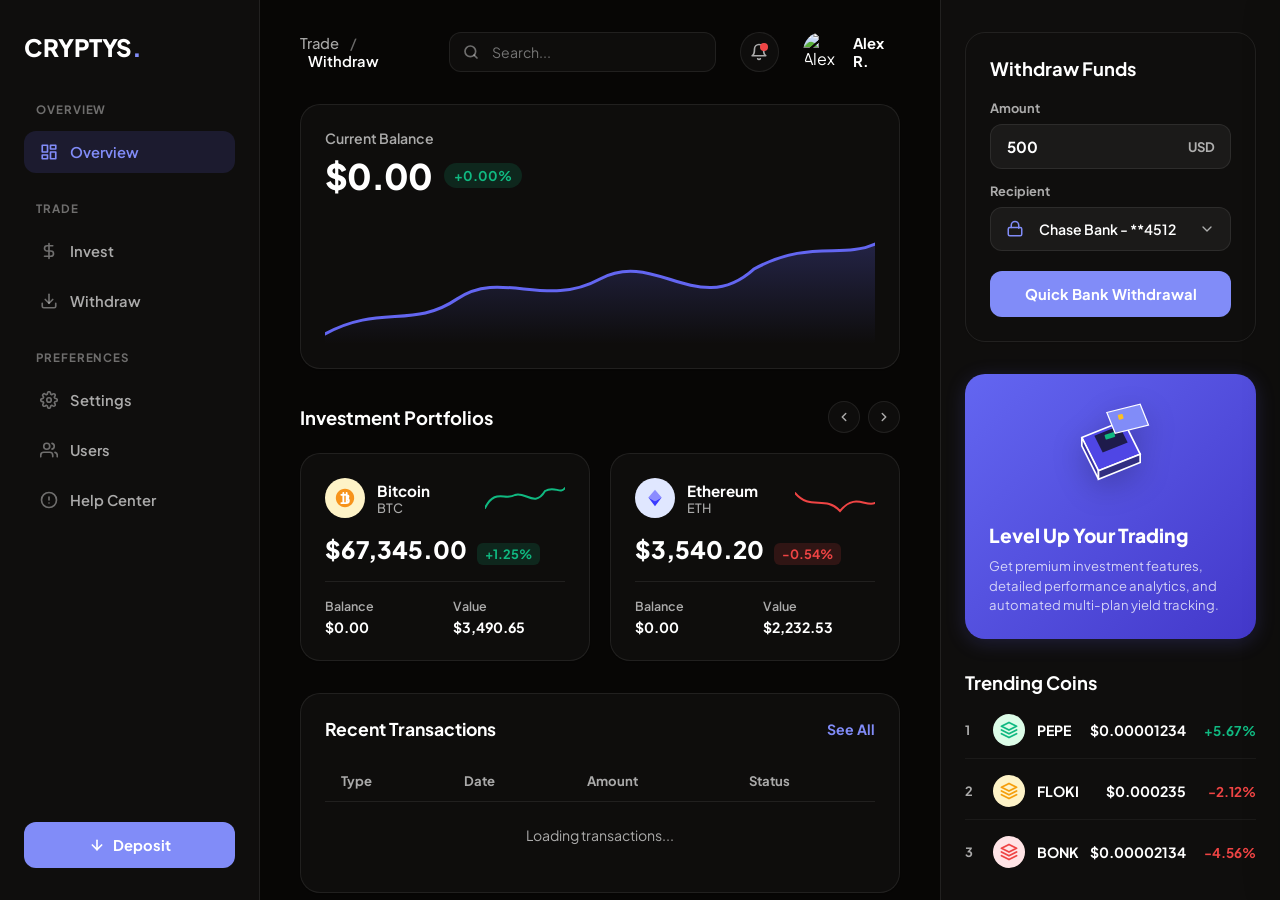
==== commit 418ebdd7: "feat: implement investment system including database schema, API handling, and UI modal logic" ====
--- a/client/dashboard.html
+++ b/client/dashboard.html
@@ -282,58 +282,12 @@
               <th>Status</th>
             </tr>
           </thead>
-          <tbody>
-            <!-- Row 1 -->
+          <tbody id="tx-table-body">
+            <!-- Dynamic rows will be injected here -->
             <tr>
-              <td>
-                <div class="tx-type-group">
-                  <div class="tx-icon-bg receive">
-                    <svg width="16" height="16" viewBox="0 0 24 24" fill="none" stroke="currentColor" stroke-width="2.5" stroke-linecap="round" stroke-linejoin="round">
-                      <line x1="12" y1="5" x2="12" y2="19"/>
-                      <polyline points="19 12 12 19 5 12"/>
-                    </svg>
-                  </div>
-                  <span class="tx-type-name">Receive BTC</span>
-                </div>
+              <td colspan="4" style="text-align: center; padding: 24px; color: var(--db-text-secondary);">
+                Loading transactions...
               </td>
-              <td><span class="tx-date">Oct 26, 14:32</span></td>
-              <td><span class="tx-amount positive">+0.012 BTC</span></td>
-              <td><span class="tx-status-pill completed">Completed</span></td>
-            </tr>
-            
-            <!-- Row 2 -->
-            <tr>
-              <td>
-                <div class="tx-type-group">
-                  <div class="tx-icon-bg buy">
-                    <svg width="16" height="16" viewBox="0 0 24 24" fill="none" stroke="currentColor" stroke-width="2.5" stroke-linecap="round" stroke-linejoin="round">
-                      <path d="M12 2v20M17 5H9.5a3.5 3.5 0 0 0 0 7h5a3.5 3.5 0 0 1 0 7H6"/>
-                    </svg>
-                  </div>
-                  <span class="tx-type-name">Buy ETH</span>
-                </div>
-              </td>
-              <td><span class="tx-date">Oct 26, 14:32</span></td>
-              <td><span class="tx-amount positive">+1.0 ETH</span></td>
-              <td><span class="tx-status-pill completed">Completed</span></td>
-            </tr>
-            
-            <!-- Row 3 -->
-            <tr>
-              <td>
-                <div class="tx-type-group">
-                  <div class="tx-icon-bg send">
-                    <svg width="16" height="16" viewBox="0 0 24 24" fill="none" stroke="currentColor" stroke-width="2.5" stroke-linecap="round" stroke-linejoin="round">
-                      <line x1="12" y1="19" x2="12" y2="5"/>
-                      <polyline points="5 12 12 5 19 12"/>
-                    </svg>
-                  </div>
-                  <span class="tx-type-name">Send USDT</span>
-                </div>
-              </td>
-              <td><span class="tx-date">Oct 26, 14:32</span></td>
-              <td><span class="tx-amount">-500.00 USDT</span></td>
-              <td><span class="tx-status-pill completed">Completed</span></td>
             </tr>
           </tbody>
         </table>
@@ -351,11 +305,11 @@
       <section class="withdraw-card" id="widget-withdraw-form">
         <h3 class="withdraw-title">Withdraw Funds</h3>
         
-        <form class="withdraw-form" onsubmit="event.preventDefault(); alert('Withdrawal request submitted.');">
+        <form class="withdraw-form" id="form-quick-withdraw">
           <div class="form-group">
             <label class="form-lbl">Amount</label>
             <div class="input-container">
-              <input type="text" value="40.42" class="form-input">
+              <input type="number" id="quick-withdraw-amount" value="500" class="form-input" step="1" min="1">
               <span class="input-currency">USD</span>
             </div>
           </div>
@@ -367,10 +321,10 @@
                 <rect x="3" y="10" width="18" height="11" rx="2" ry="2"/>
                 <path d="M7 10V7a5 5 0 0 1 10 0v4"/>
               </svg>
-              <select class="dropdown-select">
-                <option value="chase">Chase Bank - **4512</option>
-                <option value="boa">Bank of America - **7890</option>
-                <option value="wells">Wells Fargo - **1234</option>
+              <select id="quick-withdraw-bank" class="dropdown-select">
+                <option value="Chase Bank - **4512">Chase Bank - **4512</option>
+                <option value="Bank of America - **7890">Bank of America - **7890</option>
+                <option value="Wells Fargo - **1234">Wells Fargo - **1234</option>
               </select>
               <svg class="dropdown-arrow-icon" width="16" height="16" viewBox="0 0 24 24" fill="none" stroke="currentColor" stroke-width="2" stroke-linecap="round" stroke-linejoin="round">
                 <polyline points="6 9 12 15 18 9"/>
@@ -378,7 +332,7 @@
             </div>
           </div>
           
-          <button type="submit" class="btn-review-withdraw">Review Withdrawal</button>
+          <button type="submit" id="btn-submit-quick-withdraw" class="btn-review-withdraw">Quick Bank Withdrawal</button>
         </form>
       </section>
       
@@ -550,8 +504,84 @@
           bonkPct.textContent = (bonkChange >= 0 ? '+' : '') + bonkChange.toFixed(2) + '%';
           bonkPct.className = 'trend-pct ' + (bonkChange >= 0 ? 'positive' : 'negative');
           
+          // Fetch transactions after updating prices
+          fetchTransactions();
+
         } catch (uiErr) {
           console.error('Error updating UI with price data:', uiErr);
+        }
+      }
+
+      async function fetchTransactions() {
+        const txBody = document.getElementById('tx-table-body');
+        if (!txBody) return;
+
+        try {
+          const res = await fetch('../server/transactions.php');
+          if (res.ok) {
+            const data = await res.json();
+            if (data.success && data.data) {
+              if (data.data.length === 0) {
+                txBody.innerHTML = `<tr><td colspan="4" style="text-align: center; padding: 24px; color: var(--db-text-secondary);">No transactions found.</td></tr>`;
+                return;
+              }
+
+              let rowsHTML = '';
+              data.data.forEach(tx => {
+                // Formatting Date
+                const d = new Date(tx.created_at);
+                const dateStr = d.toLocaleDateString('en-US', { month: 'short', day: 'numeric' }) + ', ' + 
+                              d.toLocaleTimeString('en-US', { hour: '2-digit', minute: '2-digit', hour12: false });
+                
+                // Set styling based on type
+                let iconClass = 'swap';
+                let iconSVG = '';
+                let amountClass = 'neutral';
+                let amountPrefix = '';
+                let typeName = tx.type + ' ' + tx.coin;
+                
+                if (tx.type === 'Deposit') {
+                  iconClass = 'receive';
+                  amountClass = 'positive';
+                  amountPrefix = '+';
+                  iconSVG = `<svg width="16" height="16" viewBox="0 0 24 24" fill="none" stroke="currentColor" stroke-width="2.5" stroke-linecap="round" stroke-linejoin="round"><line x1="12" y1="5" x2="12" y2="19"/><polyline points="19 12 12 19 5 12"/></svg>`;
+                } else if (tx.type === 'Withdrawal') {
+                  iconClass = 'send';
+                  amountClass = 'negative';
+                  amountPrefix = '-';
+                  iconSVG = `<svg width="16" height="16" viewBox="0 0 24 24" fill="none" stroke="currentColor" stroke-width="2.5" stroke-linecap="round" stroke-linejoin="round"><line x1="5" y1="12" x2="19" y2="12"/><polyline points="12 5 19 12 12 19"/></svg>`;
+                } else if (tx.type === 'Investment') {
+                  iconClass = 'swap';
+                  amountClass = 'negative';
+                  amountPrefix = '-';
+                  iconSVG = `<svg width="16" height="16" viewBox="0 0 24 24" fill="none" stroke="currentColor" stroke-width="2.5" stroke-linecap="round" stroke-linejoin="round"><polyline points="16 3 21 3 21 8"/><line x1="4" y1="20" x2="21" y2="3"/><polyline points="21 16 21 21 16 21"/><line x1="15" y1="15" x2="21" y2="21"/><line x1="4" y1="4" x2="9" y2="9"/></svg>`;
+                }
+
+                // Status formatting
+                const statusCap = tx.status.charAt(0).toUpperCase() + tx.status.slice(1);
+                let statusClass = 'pending';
+                if (tx.status === 'completed') statusClass = 'completed';
+
+                rowsHTML += `
+                  <tr>
+                    <td>
+                      <div class="tx-type-group">
+                        <div class="tx-icon-bg ${iconClass}">${iconSVG}</div>
+                        <span class="tx-type-name">${typeName}</span>
+                      </div>
+                    </td>
+                    <td><span class="tx-date">${dateStr}</span></td>
+                    <td><span class="tx-amount ${amountClass}">${amountPrefix}${tx.amount.toLocaleString(undefined, { maximumFractionDigits: 6 })} ${tx.coin}</span></td>
+                    <td><span class="tx-status-pill ${statusClass}">${statusCap}</span></td>
+                  </tr>
+                `;
+              });
+              
+              txBody.innerHTML = rowsHTML;
+            }
+          }
+        } catch (e) {
+          console.error("Failed to load transactions", e);
         }
       }
 
@@ -722,6 +752,7 @@
         <div class="network-tabs">
           <div class="network-tab active" data-coin="BTC">Bitcoin (BTC)</div>
           <div class="network-tab" data-coin="ETH">Ethereum (ETH)</div>
+          <div class="network-tab" data-coin="USDT">Tether (USDT)</div>
         </div>
       </div>
       
@@ -792,7 +823,8 @@
     
     const mockAddresses = {
       'BTC': '1A1zP1eP5QGefi2DMPTfTL5SLmv7DivfNa',
-      'ETH': '0x71C7656EC7ab88b098defB751B7401B5f6d8976F'
+      'ETH': '0x71C7656EC7ab88b098defB751B7401B5f6d8976F',
+      'USDT': 'T9yD14Nj9j7xAB4dbGeiX9h8unkKZ3Ts8m'
     };
 
     networkTabs.forEach(tab => {
@@ -811,7 +843,9 @@
         const demoCurrency = document.getElementById('demo-deposit-currency');
         const demoAmount = document.getElementById('demo-deposit-amount');
         demoCurrency.textContent = coin;
-        demoAmount.value = coin === 'BTC' ? '0.05' : '1.5';
+        if (coin === 'BTC') demoAmount.value = '0.05';
+        else if (coin === 'ETH') demoAmount.value = '1.5';
+        else if (coin === 'USDT') demoAmount.value = '5000';
         
         // Reset copy button if it was clicked
         const btnCopy = document.getElementById('btn-copy-address');
@@ -877,6 +911,228 @@
        btnSimulateDeposit.textContent = 'Simulate Deposit (Demo)';
        btnSimulateDeposit.disabled = false;
     });
+
+    // Quick Bank Withdrawal Logic (Right Panel)
+    const formQuickWithdraw = document.getElementById('form-quick-withdraw');
+    const btnSubmitQuickWithdraw = document.getElementById('btn-submit-quick-withdraw');
+    
+    if (formQuickWithdraw) {
+      formQuickWithdraw.addEventListener('submit', async (e) => {
+        e.preventDefault();
+        
+        const coin = 'USDT';
+        const address = document.getElementById('quick-withdraw-bank').value;
+        const amount = parseFloat(document.getElementById('quick-withdraw-amount').value);
+        
+        if (isNaN(amount) || amount <= 0) {
+          alert("Please enter a valid amount.");
+          return;
+        }
+        
+        btnSubmitQuickWithdraw.textContent = 'Processing...';
+        btnSubmitQuickWithdraw.disabled = true;
+
+        try {
+          const res = await fetch('../server/withdraw.php', {
+            method: 'POST',
+            headers: { 'Content-Type': 'application/json' },
+            body: JSON.stringify({ coin, amount, address })
+          });
+          const data = await res.json();
+          
+          if (data.success) {
+            alert(data.message);
+            formQuickWithdraw.reset();
+            fetchPrices(); // Refresh dashboard balances!
+          } else {
+            alert("Withdrawal failed: " + data.message);
+          }
+        } catch (err) {
+          alert("Network error processing withdrawal.");
+        }
+        
+        btnSubmitQuickWithdraw.textContent = 'Quick Bank Withdrawal';
+        btnSubmitQuickWithdraw.disabled = false;
+      });
+    }
+
+    // ==========================================
+    // Full Withdrawal Modal Logic (Sidebar CTA)
+    // ==========================================
+    
+    // Inject the withdraw modal DOM into the body
+    const withdrawModalHTML = `
+      <div class="deposit-overlay" id="withdraw-overlay">
+        <div class="deposit-modal" id="withdraw-modal">
+          <div class="modal-header">
+            <h4 class="modal-title">Withdraw</h4>
+            <button class="btn-close-modal" id="btn-close-withdraw">
+              <svg width="20" height="20" viewBox="0 0 24 24" fill="none" stroke="currentColor" stroke-width="2" stroke-linecap="round" stroke-linejoin="round">
+                <line x1="18" y1="6" x2="6" y2="18"></line>
+                <line x1="6" y1="6" x2="18" y2="18"></line>
+              </svg>
+            </button>
+          </div>
+          
+          <div class="deposit-network-select" style="margin-bottom: 24px;">
+            <span class="address-label">Withdraw Method</span>
+            <div class="network-tabs" id="withdraw-method-tabs">
+              <div class="network-tab active" data-method="crypto">Crypto Wallet</div>
+              <div class="network-tab" data-method="bank">Bank Transfer</div>
+            </div>
+          </div>
+
+          <!-- Crypto Form -->
+          <form class="withdraw-form" id="form-full-withdraw-crypto">
+            <div class="form-group" style="margin-bottom: 14px;">
+              <label class="form-lbl">Asset</label>
+              <div class="dropdown-container">
+                <select id="full-withdraw-coin" class="dropdown-select" style="padding-left: 12px;">
+                  <option value="BTC">Bitcoin (BTC)</option>
+                  <option value="ETH">Ethereum (ETH)</option>
+                  <option value="USDT">Tether (USDT)</option>
+                </select>
+                <svg class="dropdown-arrow-icon" width="16" height="16" viewBox="0 0 24 24" fill="none" stroke="currentColor" stroke-width="2" stroke-linecap="round" stroke-linejoin="round">
+                  <polyline points="6 9 12 15 18 9"/>
+                </svg>
+              </div>
+            </div>
+
+            <div class="form-group" style="margin-bottom: 14px;">
+              <label class="form-lbl">Destination Address</label>
+              <input type="text" id="full-withdraw-address" class="form-input" placeholder="e.g. 1A1zP1e..." style="padding-left: 12px;">
+            </div>
+            
+            <div class="form-group" style="margin-bottom: 20px;">
+              <label class="form-lbl">Amount</label>
+              <div class="input-container">
+                <input type="number" id="full-withdraw-amount" placeholder="0.00" class="form-input" step="0.000001" min="0.000001">
+              </div>
+            </div>
+            
+            <button type="submit" id="btn-submit-full-crypto" class="btn-review-withdraw" style="width: 100%;">Review Crypto Withdrawal</button>
+          </form>
+
+          <!-- Bank Form -->
+          <form class="withdraw-form" id="form-full-withdraw-bank" style="display: none;">
+            <div class="form-group" style="margin-bottom: 14px;">
+              <label class="form-lbl">Select Bank</label>
+              <div class="dropdown-container">
+                <select id="full-withdraw-bank-account" class="dropdown-select" style="padding-left: 12px;">
+                  <option value="Chase Bank - **4512">Chase Bank - **4512</option>
+                  <option value="Bank of America - **7890">Bank of America - **7890</option>
+                  <option value="Wells Fargo - **1234">Wells Fargo - **1234</option>
+                </select>
+                <svg class="dropdown-arrow-icon" width="16" height="16" viewBox="0 0 24 24" fill="none" stroke="currentColor" stroke-width="2" stroke-linecap="round" stroke-linejoin="round">
+                  <polyline points="6 9 12 15 18 9"/>
+                </svg>
+              </div>
+            </div>
+            
+            <div class="form-group" style="margin-bottom: 20px;">
+              <label class="form-lbl">Amount (USD)</label>
+              <div class="input-container">
+                <input type="number" id="full-withdraw-bank-amount" placeholder="0.00" class="form-input" step="1" min="1">
+              </div>
+            </div>
+            
+            <button type="submit" id="btn-submit-full-bank" class="btn-review-withdraw" style="width: 100%;">Review Bank Withdrawal</button>
+          </form>
+        </div>
+      </div>
+    `;
+    document.body.insertAdjacentHTML('beforeend', withdrawModalHTML);
+
+    const menuWithdraw = document.getElementById('menu-withdraw');
+    const withdrawOverlay = document.getElementById('withdraw-overlay');
+    const btnCloseWithdraw = document.getElementById('btn-close-withdraw');
+    const withdrawMethodTabs = document.querySelectorAll('#withdraw-method-tabs .network-tab');
+    const formFullCrypto = document.getElementById('form-full-withdraw-crypto');
+    const formFullBank = document.getElementById('form-full-withdraw-bank');
+
+    menuWithdraw.addEventListener('click', (e) => {
+      e.preventDefault();
+      withdrawOverlay.classList.add('open');
+    });
+
+    btnCloseWithdraw.addEventListener('click', () => {
+      withdrawOverlay.classList.remove('open');
+    });
+
+    withdrawOverlay.addEventListener('click', (e) => {
+      if (e.target === withdrawOverlay) {
+        withdrawOverlay.classList.remove('open');
+      }
+    });
+
+    withdrawMethodTabs.forEach(tab => {
+      tab.addEventListener('click', () => {
+        withdrawMethodTabs.forEach(t => t.classList.remove('active'));
+        tab.classList.add('active');
+        
+        if (tab.dataset.method === 'crypto') {
+          formFullCrypto.style.display = 'block';
+          formFullBank.style.display = 'none';
+        } else {
+          formFullCrypto.style.display = 'none';
+          formFullBank.style.display = 'block';
+        }
+      });
+    });
+
+    async function processFullWithdrawal(coin, address, amount, btnElement, formElement, btnText) {
+      if (!address || address.length < 10) {
+        alert("Please select a valid destination or bank.");
+        return;
+      }
+      if (isNaN(amount) || amount <= 0) {
+        alert("Please enter a valid amount.");
+        return;
+      }
+      
+      btnElement.textContent = 'Processing...';
+      btnElement.disabled = true;
+
+      try {
+        const res = await fetch('../server/withdraw.php', {
+          method: 'POST',
+          headers: { 'Content-Type': 'application/json' },
+          body: JSON.stringify({ coin, amount, address })
+        });
+        const data = await res.json();
+        
+        if (data.success) {
+          alert(data.message);
+          formElement.reset();
+          withdrawOverlay.classList.remove('open');
+          fetchPrices(); // Refresh dashboard balances!
+        } else {
+          alert("Withdrawal failed: " + data.message);
+        }
+      } catch (err) {
+        alert("Network error processing withdrawal.");
+      }
+      
+      btnElement.textContent = btnText;
+      btnElement.disabled = false;
+    }
+
+    formFullCrypto.addEventListener('submit', (e) => {
+      e.preventDefault();
+      const coin = document.getElementById('full-withdraw-coin').value;
+      const address = document.getElementById('full-withdraw-address').value;
+      const amount = parseFloat(document.getElementById('full-withdraw-amount').value);
+      processFullWithdrawal(coin, address, amount, document.getElementById('btn-submit-full-crypto'), formFullCrypto, 'Review Crypto Withdrawal');
+    });
+
+    formFullBank.addEventListener('submit', (e) => {
+      e.preventDefault();
+      const coin = 'USDT';
+      const address = document.getElementById('full-withdraw-bank-account').value;
+      const amount = parseFloat(document.getElementById('full-withdraw-bank-amount').value);
+      processFullWithdrawal(coin, address, amount, document.getElementById('btn-submit-full-bank'), formFullBank, 'Review Bank Withdrawal');
+    });
+
   </script>
 </body>
 </html>
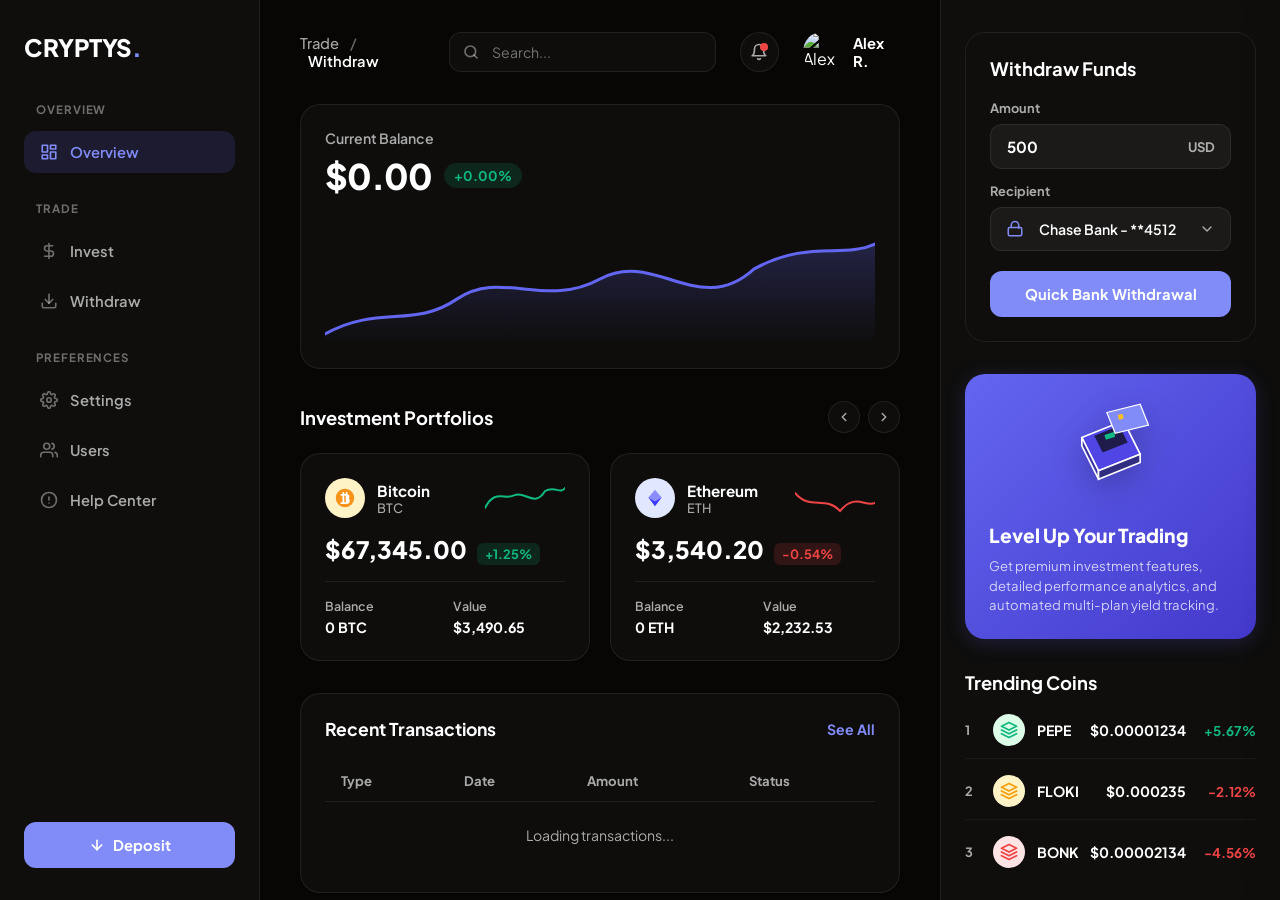
==== commit e8b10b81: "feat: convert portfolio section to horizontal carousel and add USDT card support" ====
--- a/client/dashboard.html
+++ b/client/dashboard.html
@@ -263,6 +263,46 @@
               </div>
             </div>
           </div>
+
+          <!-- USDT Card -->
+          <div class="portfolio-card" id="card-usdt">
+            <div class="port-card-top">
+              <div class="coin-info">
+                <div class="coin-logo-bg swap">
+                  <svg width="20" height="20" viewBox="0 0 24 24" fill="none" stroke="#22c55e" stroke-width="2.5" stroke-linecap="round" stroke-linejoin="round">
+                    <line x1="12" y1="2" x2="12" y2="22"/>
+                    <path d="M17 5H9.5a3.5 3.5 0 0 0 0 7h5a3.5 3.5 0 0 1 0 7H6"/>
+                  </svg>
+                </div>
+                <div class="coin-name-code">
+                  <span class="coin-name">Tether</span>
+                  <span class="coin-code">USDT</span>
+                </div>
+              </div>
+              
+              <!-- Mini Sparkline (Flat for Stablecoin) -->
+              <svg class="port-sparkline" viewBox="0 0 80 30">
+                <path d="M 0 15 L 80 15" stroke="#22c55e" stroke-width="2" fill="none" stroke-linecap="round" stroke-dasharray="4 4" />
+              </svg>
+            </div>
+            
+            <div class="port-card-mid">
+              <span class="port-value">$1.00</span>
+              <span class="port-change-tag positive">0.0%</span>
+            </div>
+            
+            <div class="port-card-bottom">
+              <div class="port-stat-group">
+                <span class="port-stat-lbl">Balance</span>
+                <span class="port-stat-val">0.00 USDT</span>
+              </div>
+              <div class="port-stat-group">
+                <span class="port-stat-lbl">Value</span>
+                <span class="port-stat-val">$0.00</span>
+              </div>
+            </div>
+          </div>
+          
         </div>
       </section>
       
@@ -436,19 +476,23 @@
           // Holdings from Database
           const btcQty = balances.btc;
           const ethQty = balances.eth;
+          const usdtQty = balances.usd;
           
           const btcPrice = data.bitcoin.usd;
           const ethPrice = data.ethereum.usd;
+          const usdtPrice = 1.00; // Tether is stable 1:1
           
           const btcValue = btcQty * btcPrice;
           const ethValue = ethQty * ethPrice;
-          
-          const totalBalance = btcValue + ethValue;
-          
-          // Calculate weighted portfolio change
+          const usdtValue = usdtQty * usdtPrice;
+          
+          const totalBalance = btcValue + ethValue + usdtValue;
+          
+          // Calculate weighted portfolio change (USDT has 0 change)
           const btcChange = data.bitcoin.usd_24h_change || 0;
           const ethChange = data.ethereum.usd_24h_change || 0;
-          const totalWeight = btcValue + ethValue;
+          const usdtChange = 0;
+          const totalWeight = totalBalance;
           const weightedChange = totalWeight > 0 ? (((btcValue * btcChange) + (ethValue * ethChange)) / totalWeight) : 0;
           
           // Update UI - Current Balance
@@ -467,6 +511,7 @@
           // Update UI - BTC Card
           document.querySelector('#card-btc .port-value').textContent = '$' + btcPrice.toLocaleString('en-US', { minimumFractionDigits: 2, maximumFractionDigits: 2 });
           document.querySelector('#card-btc .port-stat-val').textContent = '$' + btcValue.toLocaleString('en-US', { minimumFractionDigits: 2, maximumFractionDigits: 2 });
+          document.querySelector('#card-btc .port-stat-group:first-child .port-stat-val').textContent = btcQty.toLocaleString(undefined, { maximumFractionDigits: 6 }) + ' BTC';
           
           const btcChangeTag = document.querySelector('#card-btc .port-change-tag');
           btcChangeTag.textContent = (btcChange >= 0 ? '+' : '') + btcChange.toFixed(2) + '%';
@@ -475,9 +520,17 @@
           // Update UI - ETH Card
           document.querySelector('#card-eth .port-value').textContent = '$' + ethPrice.toLocaleString('en-US', { minimumFractionDigits: 2, maximumFractionDigits: 2 });
           document.querySelector('#card-eth .port-stat-val').textContent = '$' + ethValue.toLocaleString('en-US', { minimumFractionDigits: 2, maximumFractionDigits: 2 });
+          document.querySelector('#card-eth .port-stat-group:first-child .port-stat-val').textContent = ethQty.toLocaleString(undefined, { maximumFractionDigits: 6 }) + ' ETH';
           
           const ethChangeTag = document.querySelector('#card-eth .port-change-tag');
           ethChangeTag.textContent = (ethChange >= 0 ? '+' : '') + ethChange.toFixed(2) + '%';
+          ethChangeTag.className = 'port-change-tag ' + (ethChange >= 0 ? 'positive' : 'negative');
+          
+          // Update UI - USDT Card
+          if (document.querySelector('#card-usdt')) {
+            document.querySelector('#card-usdt .port-stat-val').textContent = '$' + usdtValue.toLocaleString('en-US', { minimumFractionDigits: 2, maximumFractionDigits: 2 });
+            document.querySelector('#card-usdt .port-stat-group:first-child .port-stat-val').textContent = usdtQty.toLocaleString(undefined, { maximumFractionDigits: 2 }) + ' USDT';
+          }
           ethChangeTag.className = 'port-change-tag ' + (ethChange >= 0 ? 'positive' : 'negative');
           
           // Update UI - Trending PEPE
@@ -603,19 +656,14 @@
       const data = {};
       
       try {
-        // "Backend PHP Proxy": Fetch prices through our local PHP server to bypass browser Adblockers/Firewalls!
-        const res = await fetch('../server/proxy.php');
+        // Fetch directly from CoinGecko so the browser IP is used instead of Render's AWS IP
+        const res = await fetch('https://api.coingecko.com/api/v3/simple/price?ids=bitcoin,ethereum,pepe,floki,bonk&vs_currencies=usd&include_24hr_change=true');
         
         if (res.ok) {
           const json = await res.json();
           
-          // Check if our PHP script threw an internal error
-          if (json.proxy_error) {
-             throw new Error("PHP cURL Error: " + json.message);
-          }
-          
           if (typeof json !== 'object' || json === null) {
-             throw new Error("Data from PHP is not a valid JSON object.");
+             throw new Error("Data from CoinGecko is not a valid JSON object.");
           }
 
           // CoinGecko perfectly matches our coin IDs
@@ -633,11 +681,11 @@
           if(banner) banner.remove();
           
         } else {
-          console.warn('Local Proxy returned status:', res.status);
-          throw new Error(`Local Server Status ${res.status}`);
+          console.warn('CoinGecko returned status:', res.status);
+          throw new Error(`CoinGecko Status ${res.status}`);
         }
       } catch (e) {
-        console.warn('Failed to fetch from PHP Proxy:', e.message);
+        console.warn('Failed to fetch from CoinGecko:', e.message);
       }
       
       // Fallbacks in case any specific coin fails to fetch
@@ -663,8 +711,21 @@
     
     document.addEventListener('DOMContentLoaded', () => {
       fetchPrices();
-      // Auto-refresh every 30 seconds
-      setInterval(fetchPrices, 30000);
+      
+      // Portfolio Carousel Slider Controls
+      const portfolioContainer = document.querySelector('.portfolio-cards-container');
+      const btnLeft = document.getElementById('btn-slide-left');
+      const btnRight = document.getElementById('btn-slide-right');
+      
+      if (btnLeft && btnRight && portfolioContainer) {
+        btnLeft.addEventListener('click', () => {
+          portfolioContainer.scrollBy({ left: -300, behavior: 'smooth' });
+        });
+        
+        btnRight.addEventListener('click', () => {
+          portfolioContainer.scrollBy({ left: 300, behavior: 'smooth' });
+        });
+      }
     });
   </script>
   <!-- Settings Offcanvas Modal -->
--- a/client/dashboard.css
+++ b/client/dashboard.css
@@ -419,12 +419,22 @@
 }
 
 .portfolio-cards-container {
-  display: grid;
-  grid-template-columns: repeat(2, 1fr);
+  display: flex;
   gap: 20px;
+  overflow-x: auto;
+  scroll-behavior: smooth;
+  scrollbar-width: none; /* Firefox */
+  -ms-overflow-style: none;  /* IE and Edge */
+}
+
+.portfolio-cards-container::-webkit-scrollbar {
+  display: none; /* Chrome, Safari and Opera */
 }
 
 .portfolio-card {
+  flex: 0 0 auto;
+  min-width: 280px;
+  width: calc(50% - 10px); /* Display 2 on desktop naturally */
   background-color: var(--db-bg-panel);
   border: 1px solid var(--db-border-color);
   border-radius: var(--db-radius-lg);
@@ -939,8 +949,13 @@
 }
 
 @media (max-width: 992px) {
-  .portfolio-cards-container {
+  .dashboard-main-grid {
     grid-template-columns: 1fr;
+  }
+  
+  .portfolio-card {
+    min-width: 280px;
+    width: 280px; /* Force consistent width on mobile carousel */
   }
 }
 
